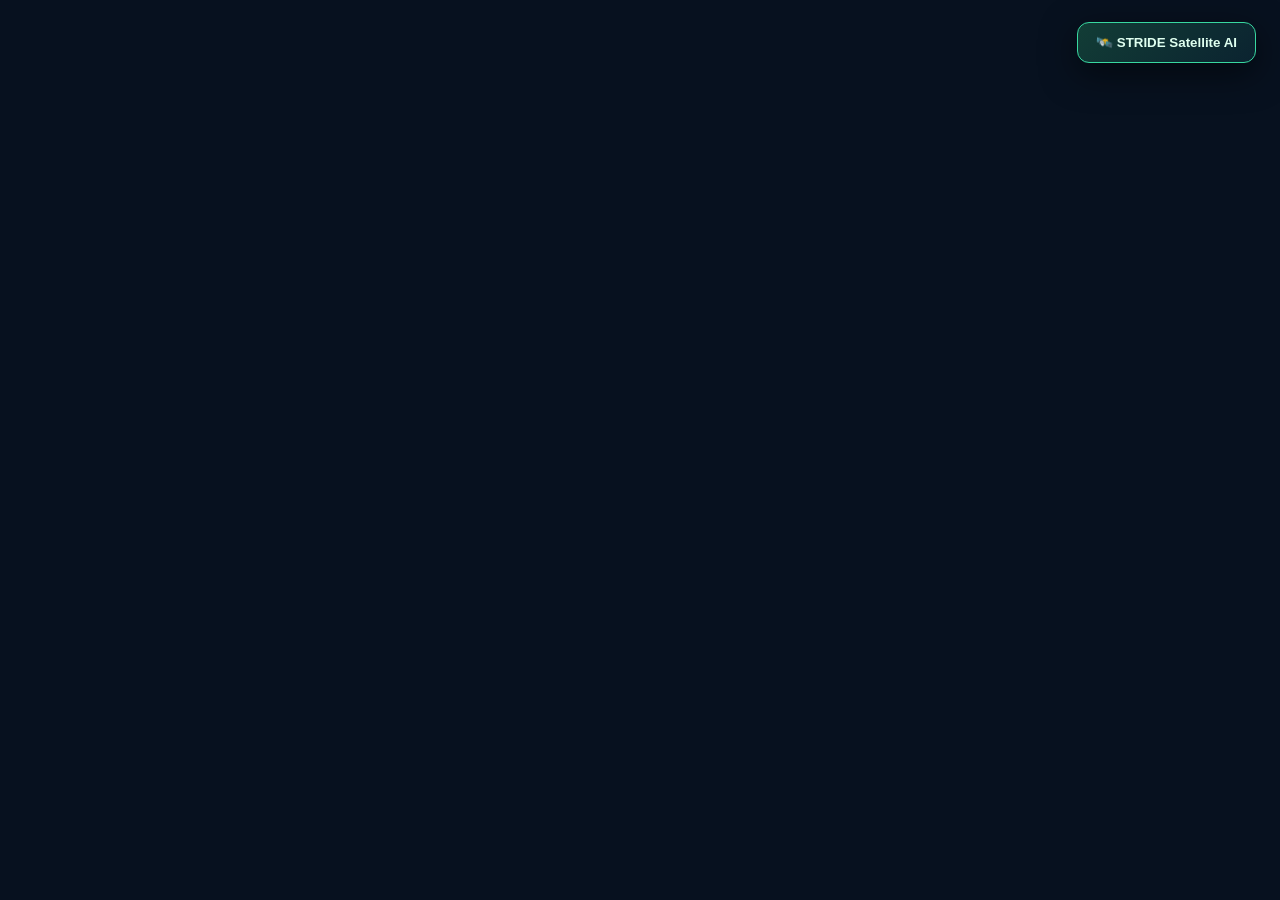
==== index.html @ 05640dfb "Strengthen cyclone analysis verification and intelligence results" ====
<!doctype html>
<html lang="en">
<head>
<meta charset="UTF-8"><meta name="viewport" content="width=device-width,initial-scale=1.0">
<title>STRIDE — Cyclone Intelligence & Early Warning</title>
<meta name="description" content="STRIDE — Satellite-based Tropical Risk & Intelligence for Cyclone Analysis and Early Warning">
<style>
*{box-sizing:border-box}html,body{margin:0;min-height:100%;font-family:Inter,system-ui,-apple-system,Segoe UI,Roboto,sans-serif;background:#020b16;color:#eaf4ff}body{overflow:auto}.studio{position:fixed;inset:0;width:100%;height:100%;border:0;background:#07111f}.launcher{position:fixed;right:24px;top:22px;z-index:45;border:1px solid #38d8a0;background:linear-gradient(135deg,#123d36,#0b2330);color:#dffff0;border-radius:12px;padding:12px 18px;font-weight:800;cursor:pointer;box-shadow:0 10px 35px #0008}.launcher:hover{transform:translateY(-1px)}
.satellite{position:fixed;inset:0;z-index:50;background:radial-gradient(circle at 75% 10%,#092541 0,#031326 44%,#020914 100%);overflow:auto;display:none}.satellite.show{display:block}.topbar{height:72px;border-bottom:1px solid #ffffff12;background:#061323ee;display:flex;align-items:center;justify-content:space-between;padding:0 24px;position:sticky;top:0;z-index:20;backdrop-filter:blur(14px)}.brand{display:flex;align-items:center;gap:12px}.logo{width:42px;height:42px;border-radius:50%;display:grid;place-items:center;background:radial-gradient(circle,#55b8ff,#2451cc 55%,#111a75);font-size:22px}.brand h1{font-size:19px;margin:0}.brand small{display:block;color:#89a5c2;margin-top:2px}.actions{display:flex;align-items:center;gap:12px}.online{color:#62f3b0;font-size:13px}.online:before{content:'';display:inline-block;width:8px;height:8px;border-radius:50%;background:#62f3b0;margin-right:8px}.back{border:1px solid #ffffff18;background:#0b1c30;color:#b8cce0;border-radius:10px;padding:9px 14px;cursor:pointer}
.layout{display:grid;grid-template-columns:250px 1fr;min-height:calc(100vh - 72px)}.side{border-right:1px solid #ffffff10;background:#03101f;padding:20px 12px;display:flex;flex-direction:column}.nav{display:grid;gap:6px}.nav button{width:100%;text-align:left;padding:12px 14px;border-radius:10px;color:#8db1d3;background:transparent;border:1px solid transparent;font:inherit;cursor:pointer}.nav button:hover{background:#0a2036;color:#dceeff}.nav button.active{background:linear-gradient(90deg,#123d87,#172b65);color:#52b8ff;border-color:#2469db55}.ready{margin-top:auto;border:1px solid #1c557c;border-radius:12px;padding:14px;color:#9bc0de;background:#071b2d}.ready b{color:#dceeff}
.content{padding:28px;max-width:1500px;width:100%;margin:auto}.page{display:none}.page.active{display:block}.heading{margin-bottom:20px}.heading h2{font-size:29px;margin:0 0 6px}.heading p{margin:0;color:#8fa8c1;line-height:1.5}.cards{display:grid;grid-template-columns:minmax(0,1.3fr) minmax(330px,.7fr);gap:20px}.card{background:linear-gradient(180deg,#071b30,#061527);border:1px solid #ffffff12;border-radius:16px;padding:21px;box-shadow:0 20px 55px #0005}.card h3{margin-top:0}.upload{height:150px;border:1.5px dashed #2c6693;border-radius:12px;display:grid;place-items:center;text-align:center;cursor:pointer;background:#06172a}.upload:hover{border-color:#4cbcff}.upload strong{display:block;font-size:16px}.upload span{color:#7795b1;font-size:13px}.upload input{display:none}.file{color:#63f2b0;font-size:13px;margin-top:9px}.preview-wrap{margin-top:14px;min-height:500px;border:1px solid #ffffff10;border-radius:14px;background:#010812;position:relative;display:grid;place-items:center;overflow:hidden}.preview{width:100%;height:500px;display:none;object-fit:contain}.preview-empty{color:#58718a;text-align:center;padding:40px}.badge{position:absolute;top:12px;left:12px;display:none;border-radius:8px;padding:7px 10px;font-size:12px;font-weight:700;background:#401427;color:#ff8092;border:1px solid #ff486b88;z-index:2}.alert{display:none;margin-top:14px;padding:15px;border:1px solid #ff4770aa;border-radius:12px;background:linear-gradient(90deg,#311325,#211022);color:#ffdce3}.alert b{display:block;color:#ff6f87;font-size:16px;margin-bottom:5px}.alert p{margin:0;color:#e8b7c1;line-height:1.5;font-size:13px}.run{width:100%;margin-top:16px;padding:14px;border:0;border-radius:10px;background:#5cf0ad;color:#04131d;font-weight:800;cursor:pointer}.run:disabled{background:#173452;color:#58718a;cursor:not-allowed}.pipeline{display:grid;gap:9px;margin-bottom:16px}.step{display:flex;justify-content:space-between;align-items:center;padding:13px 14px;background:#041326;border:1px solid #ffffff08;border-radius:10px}.step b{font-size:13px}.status{font-size:13px;color:#8da8c0}.complete{color:#63f1b0}.bad{color:#ff617c}.skip{color:#7c98b2}.json{background:#020b17;border:1px solid #ffffff0e;border-radius:12px;padding:15px;min-height:220px;max-height:340px;white-space:pre-wrap;overflow:auto;color:#b9d4eb;font:12px/1.6 ui-monospace,SFMono-Regular,Menlo,monospace}.tips,.info{margin-top:14px;padding:15px;border:1px solid #2167a6;border-radius:12px;background:#061c31;color:#9bc7e9;font-size:13px;line-height:1.7}.tips b,.info b{color:#d9efff}.tips div{margin-top:3px}.connection{margin-top:14px;padding:12px 14px;border-radius:10px;border:1px solid #1c557c;background:#06182a;color:#8fb4d2;font-size:12px}.connection strong{color:#63f1b0}
.intel{margin-top:18px}.intel-grid{display:grid;grid-template-columns:repeat(5,1fr);gap:10px}.intel-card{padding:14px;border:1px solid #ffffff10;border-radius:12px;background:#06172a;min-height:82px}.intel-card small{display:block;color:#7695b3;font-size:11px;text-transform:uppercase;letter-spacing:.04em}.intel-card strong{display:block;font-size:18px;margin-top:7px;color:#e8f6ff}.intel-card strong.pending{font-size:13px;color:#89a5c2;line-height:1.35}.verification{margin-top:12px;padding:13px 15px;border:1px solid #7c6a2b66;border-radius:12px;background:#201c0b;color:#e7d99b;font-size:12px;line-height:1.6}.verification.safe{border-color:#1c7a5b66;background:#06251d;color:#a7efd0}.verification.danger{border-color:#a9344f88;background:#30111a;color:#ffc8d3}.method{margin-top:12px;display:grid;grid-template-columns:repeat(3,1fr);gap:10px}.method .feature{padding:13px}.method .feature h3{font-size:13px}.method .feature p{margin:0}
.statgrid{display:grid;grid-template-columns:repeat(4,1fr);gap:12px;margin:18px 0}.stat{padding:16px;border:1px solid #ffffff10;border-radius:12px;background:#06172a}.stat small{display:block;color:#7695b3}.stat strong{display:block;font-size:21px;margin-top:6px}.featuregrid{display:grid;grid-template-columns:repeat(2,1fr);gap:15px}.feature{padding:18px;border:1px solid #ffffff10;border-radius:14px;background:#06172a}.feature h3{font-size:16px;margin:0 0 8px}.feature p,.feature li{color:#8faac2;font-size:13px;line-height:1.65}.table{width:100%;border-collapse:collapse;font-size:13px}.table th,.table td{text-align:left;padding:11px;border-bottom:1px solid #ffffff0d;color:#a9c1d6}.table th{color:#dceeff}.searchbox{display:flex;gap:8px}.searchbox input{flex:1;background:#06172a;border:1px solid #ffffff15;color:white;padding:12px;border-radius:10px}.searchbox button{border:0;border-radius:10px;padding:0 16px;background:#245dcc;color:white;font-weight:700}.bulletin{border-left:3px solid #52b8ff;padding:15px 17px;margin:12px 0;background:#06172a;border-radius:0 12px 12px 0}.bulletin b{display:block;margin-bottom:5px}.bulletin span{color:#7f9bb5;font-size:12px}.tag{display:inline-block;padding:4px 8px;border-radius:7px;background:#123d36;color:#63f1b0;font-size:11px;margin-left:7px}.close-panel{float:right;border:1px solid #ffffff15;background:#0b1c30;color:#9db7cd;border-radius:8px;padding:7px 11px;cursor:pointer}
@media(max-width:1100px){.cards{grid-template-columns:1fr}.intel-grid{grid-template-columns:repeat(3,1fr)}}@media(max-width:700px){.content{padding:16px}.topbar{padding:0 14px}.launcher{right:12px;top:12px}.online{display:none}.layout{grid-template-columns:1fr}.side{display:none}.featuregrid{grid-template-columns:1fr}.statgrid{grid-template-columns:1fr 1fr}.intel-grid{grid-template-columns:1fr 1fr}.method{grid-template-columns:1fr}.preview-wrap,.preview{min-height:350px;height:350px}}
</style></head>
<body>
<iframe id="prediction" class="studio" src="https://ai-cyclone-prediction-intelligencesystem.ai.studio/" title="STRIDE Prediction Dashboard" allow="camera;microphone;geolocation"></iframe>
<button id="launcher" class="launcher">🛰️ STRIDE Satellite AI</button>
<section id="satellite" class="satellite">
<header class="topbar"><div class="brand"><div class="logo">🌀</div><div><h1>STRIDE</h1><small>Satellite-based Tropical Risk & Intelligence</small></div></div><div class="actions"><span class="online">System Online</span><button id="back" class="back">← Back to Prediction</button></div></header>
<div class="layout"><aside class="side"><nav class="nav">
<button data-page="analysis" class="active">◉ &nbsp; Analysis</button><button data-page="tracker">◈ &nbsp; SCORPIO GIS</button><button data-page="warnings">⚠ &nbsp; Warnings & Signals</button><button data-page="archive">⌕ &nbsp; Archive</button><button data-page="bulletins">▤ &nbsp; Bulletins</button><button data-page="about">ⓘ &nbsp; About STRIDE</button>
</nav><div class="ready"><b>🛡 Disaster Ready</b><br><small>AI for a Safer Tomorrow</small></div></aside>
<main class="content">
<section id="analysis" class="page active"><div class="heading"><h2>🛰️ Cyclone Intelligence & Early Warning</h2><p>Validate the imagery first. Only verified satellite input should reach cyclone inference, and uncertain results are withheld instead of being labelled as a cyclone.</p></div><div class="cards"><section class="card"><label class="upload" id="drop"><div>⇧<br><strong>Upload Satellite Image</strong><span>Drag & drop or click • JPG, PNG, WEBP, TIFF • Up to 15 MB</span></div><input id="file" type="file" accept="image/jpeg,image/png,image/webp,image/tiff"></label><div id="fileName" class="file">No image selected</div><div class="preview-wrap"><span id="empty" class="preview-empty">Satellite image preview appears here<br><small>Large analysis workspace for cloud structure and cyclone imagery</small></span><span id="badge" class="badge">⚠ Input rejected</span><img id="preview" class="preview" alt="Uploaded satellite image"></div><div id="alert" class="alert"><b>⚠ Cyclone result withheld</b><p id="alertText">The image could not be verified as genuine satellite imagery.</p></div><button id="run" class="run" disabled>🛰 Run STRIDE Satellite AI Analysis</button><div class="connection"><strong>● Connected:</strong> STRIDE Satellite AI → Render ML API → /api/ml/analyze-image</div></section>
<section class="card"><h3>〽 Analysis Pipeline</h3><p style="color:#7f9ab5;font-size:13px">A fail-closed pipeline prevents an unverified camera or personal image from being reported as a cyclone.</p><div class="pipeline"><div class="step"><b>1. SATELLITE INPUT GATE</b><span id="s1" class="status">Waiting</span></div><div class="step"><b>2. PREPROCESSING</b><span id="s2" class="status">Waiting</span></div><div class="step"><b>3. ML INFERENCE</b><span id="s3" class="status">Waiting</span></div><div class="step"><b>4. VERIFIED INTELLIGENCE</b><span id="s4" class="status">Waiting</span></div></div><h3>ⓘ Model Output</h3><pre id="result" class="json">Select a genuine satellite image to begin.</pre><div class="tips"><b>💡 Recommended input</b><div>✓ Genuine IR / VIS / WV satellite imagery</div><div>✓ INSAT, NOAA or other recognised satellite datasets</div><div>✓ Do not use selfies, personal photos, documents or normal camera images</div></div></section></div>
<div class="intel"><div class="heading" style="margin-top:24px"><h2 style="font-size:21px">📊 Cyclone Intelligence</h2><p>Values are shown only when the model/data source provides them. No value is invented from a single image.</p></div><div class="intel-grid"><div class="intel-card"><small>Maximum Wind</small><strong id="windValue" class="pending">Awaiting verified result</strong></div><div class="intel-card"><small>Movement Speed</small><strong id="speedValue" class="pending">Needs time-series track</strong></div><div class="intel-card"><small>Central Pressure</small><strong id="pressureValue" class="pending">Awaiting verified result</strong></div><div class="intel-card"><small>Risk Level</small><strong id="riskValue" class="pending">Not assessed</strong></div><div class="intel-card"><small>Analysis Time</small><strong id="timeValue" class="pending">Not available</strong></div></div><div id="verification" class="verification">🔒 <b>Strict verification:</b> a cyclone label is displayed only when the backend explicitly verifies the input as satellite imagery. A single image cannot reliably determine storm movement speed; that requires at least two time-stamped, geolocated observations.</div><div class="method"><div class="feature"><h3>🌪️ How cyclone detection works</h3><p>Satellite channels reveal organised cloud structure, rotation, temperature and storm morphology. A trained model classifies these patterns against verified cyclone and non-cyclone examples.</p></div><div class="feature"><h3>🧭 How speed is calculated</h3><p>Track the storm centre across two or more time-stamped observations, calculate the geographic distance travelled, then divide by elapsed time.</p></div><div class="feature"><h3>📈 How intensity & pressure are estimated</h3><p>Intensity and pressure must come from a trained regression/estimation model calibrated with observed wind and central-pressure records, not from arbitrary UI values.</p></div></div></div>
</section>
<section id="tracker" class="page"><div class="heading"><button class="close-panel" data-page="analysis">← Analysis</button><h2>◈ SCORPIO GIS</h2><p>Situational awareness layer for tracking cyclone position, movement and regional risk.</p></div><div class="statgrid"><div class="stat"><small>Tracking Mode</small><strong>Live GIS</strong></div><div class="stat"><small>Focus</small><strong>Storm Centre</strong></div><div class="stat"><small>Data Layers</small><strong>Multi-source</strong></div><div class="stat"><small>Decision Use</small><strong>Early Warning</strong></div></div><div class="featuregrid"><div class="feature"><h3>🗺️ Spatial Intelligence</h3><p>Combine storm position, movement, affected regions and risk zones in a single operational view.</p></div><div class="feature"><h3>🧭 Track Interpretation</h3><p>Use historical and current observations to understand direction, speed and potential land-impact areas.</p></div><div class="feature"><h3>🌊 Coastal Risk</h3><p>Highlight coastal districts and vulnerable zones that require closer monitoring during cyclone development.</p></div><div class="feature"><h3>📡 Data Fusion</h3><p>Designed to combine satellite observations with meteorological and historical cyclone information.</p></div></div><div class="info"><b>Judge-ready explanation:</b> SCORPIO GIS is the situational-awareness layer. The ML engine analyses imagery; GIS turns the result into a geographic decision-support view.</div></section>
<section id="warnings" class="page"><div class="heading"><h2>⚠ Warnings & Signals</h2><p>Decision-oriented warning information derived from verified cyclone intelligence outputs.</p></div><div class="featuregrid"><div class="feature"><h3>🟢 Watch</h3><p>System under observation. Continue monitoring satellite observations and model updates.</p></div><div class="feature"><h3>🟡 Advisory</h3><p>Meaningful cyclone indicators detected. Authorities and users should increase monitoring frequency.</p></div><div class="feature"><h3>🟠 High Risk</h3><p>Strong indicators or intensification require focused preparedness and rapid verification.</p></div><div class="feature"><h3>🔴 Critical</h3><p>Potential severe impact scenario. Follow verified official warnings and emergency instructions.</p></div></div><div class="info"><b>Important:</b> STRIDE is a decision-support prototype. It should complement—not replace—official warnings issued by authorised meteorological and disaster-management agencies.</div></section>
<section id="archive" class="page"><div class="heading"><h2>⌕ Cyclone Archive</h2><p>Search and organise historical cyclone cases for comparison and model evaluation.</p></div><div class="searchbox"><input id="archiveSearch" placeholder="Search cyclone, year, region or classification"><button id="archiveBtn">Search</button></div><div class="card" style="margin-top:16px"><table class="table"><thead><tr><th>Information</th><th>Purpose</th><th>Use in STRIDE</th></tr></thead><tbody><tr><td>Historical storm cases</td><td>Pattern comparison</td><td>Training / evaluation context</td></tr><tr><td>Satellite observations</td><td>Storm evolution</td><td>Image analysis</td></tr><tr><td>Intensity records</td><td>Strength comparison</td><td>Prediction validation</td></tr><tr><td>Track records</td><td>Movement analysis</td><td>GIS decision support</td></tr></tbody></table><div id="archiveMsg" class="info">Archive search is ready. Connect your verified historical dataset here for production use.</div></div></section>
<section id="bulletins" class="page"><div class="heading"><h2>▤ STRIDE Bulletins</h2><p>Short operational summaries for judges, analysts and disaster-response workflows.</p></div><div class="bulletin"><b>Satellite Intelligence Update <span class="tag">AI ANALYSIS</span></b><span>STRIDE processes satellite imagery through validation, preprocessing and ML inference before producing a structured result.</span></div><div class="bulletin"><b>Early-Warning Principle <span class="tag">SAFETY</span></b><span>Earlier detection and clearer interpretation can help decision-makers verify developing cyclone conditions sooner.</span></div><div class="bulletin"><b>Multi-source Vision <span class="tag">DATA FUSION</span></b><span>The architecture is designed to combine satellite imagery with historical, meteorological and geospatial information.</span></div><div class="bulletin"><b>Verification First <span class="tag">IMPORTANT</span></b><span>AI predictions must be cross-checked against authoritative observations before operational decisions are made.</span></div></section>
<section id="about" class="page"><div class="heading"><h2>ⓘ About STRIDE</h2><p>Satellite-based Tropical Risk & Intelligence for cyclone identification, classification and prediction.</p></div><div class="statgrid"><div class="stat"><small>Core Technology</small><strong>AI / ML</strong></div><div class="stat"><small>Primary Input</small><strong>Satellite Data</strong></div><div class="stat"><small>Output</small><strong>Risk Intelligence</strong></div><div class="stat"><small>Goal</small><strong>Early Warning</strong></div></div><div class="featuregrid"><div class="feature"><h3>🎯 Problem</h3><p>Tropical cyclones evolve rapidly and require continuous observation. Manual interpretation of large volumes of satellite data can be time-consuming.</p></div><div class="feature"><h3>🧠 STRIDE Approach</h3><p>Validate imagery, extract meaningful patterns using ML, classify cyclone behaviour and present the result through an understandable intelligence dashboard.</p></div><div class="feature"><h3>🔗 Architecture</h3><p>Satellite input → validation → preprocessing → AI/ML inference → classification/intensity → GIS and warning-oriented decision support.</p></div><div class="feature"><h3>🚀 Future Scope</h3><p>Verified live satellite feeds, stronger trained models, uncertainty estimation, track forecasting, automated alerts and integration with official meteorological data.</p></div></div><div class="info"><b>Project positioning:</b> STRIDE is not intended to replace established cyclone warning agencies. Its purpose is to provide an AI-assisted intelligence layer that helps analyse multi-source data and present it clearly.</div></section>
</main></div></section>
<script>
const API=(window.CYCLONE_API_BASE||'https://ai-cyclone-prediction-api.onrender.com').replace(/\/$/,''),prediction=document.getElementById('prediction'),satellite=document.getElementById('satellite'),launcher=document.getElementById('launcher'),back=document.getElementById('back'),file=document.getElementById('file'),drop=document.getElementById('drop'),preview=document.getElementById('preview'),empty=document.getElementById('empty'),run=document.getElementById('run'),result=document.getElementById('result'),alertBox=document.getElementById('alert'),alertText=document.getElementById('alertText'),badge=document.getElementById('badge'),fileName=document.getElementById('fileName'),steps=[document.getElementById('s1'),document.getElementById('s2'),document.getElementById('s3'),document.getElementById('s4')];let selected=null;
function step(i,t,c='status'){steps[i].textContent=t;steps[i].className='status '+c}
function openSatellite(){satellite.classList.add('show');launcher.style.display='none';prediction.style.visibility='hidden';document.body.style.overflow='hidden';history.replaceState(null,'','#analysis');showPage('analysis')}
function closeSatellite(){satellite.classList.remove('show');launcher.style.display='block';prediction.style.visibility='visible';document.body.style.overflow='auto';history.replaceState(null,'',location.pathname+location.search)}
function reset(){steps.forEach(x=>{x.textContent='Waiting';x.className='status'});alertBox.style.display='none';badge.style.display='none';setIntel(null)}
function showPage(id){document.querySelectorAll('.page').forEach(p=>p.classList.toggle('active',p.id===id));document.querySelectorAll('.nav button').forEach(b=>b.classList.toggle('active',b.dataset.page===id));if(id!=='analysis')history.replaceState(null,'','#'+id)}
function setText(id,value,pending=false){const el=document.getElementById(id);el.textContent=value;el.classList.toggle('pending',pending)}
function setIntel(data){if(!data){setText('windValue','Awaiting verified result',true);setText('speedValue','Needs time-series track',true);setText('pressureValue','Awaiting verified result',true);setText('riskValue','Not assessed',true);setText('timeValue','Not available',true);document.getElementById('verification').className='verification';document.getElementById('verification').innerHTML='🔒 <b>Strict verification:</b> a cyclone label is displayed only when the backend explicitly verifies the input as satellite imagery. A single image cannot reliably determine storm movement speed; that requires at least two time-stamped, geolocated observations.';return}
const stage2=data.stage2||{},stage3=data.stage3||{},intel=data.intelligence||data.result||data.prediction||{};const pick=(...v)=>v.find(x=>x!==undefined&&x!==null&&x!=='');const wind=pick(intel.maximum_wind_kmh,intel.max_wind_kmh,intel.wind_speed_kmh,stage3.maximum_wind_kmh,data.maximum_wind_kmh,data.max_wind_kmh,data.intensity);const speed=pick(intel.movement_speed_kmh,intel.translation_speed_kmh,data.movement_speed_kmh,data.translation_speed_kmh);const pressure=pick(intel.central_pressure_hpa,intel.pressure_hpa,data.central_pressure_hpa,data.estimated_pressure_hpa);const risk=pick(intel.risk_level,data.risk_level,data.risk);const time=pick(intel.analysis_time,data.analysis_time,data.timestamp,data.observation_time);setText('windValue',wind!=null?(Number(wind)?Number(wind)+' km/h':wind):'Not provided',wind==null);setText('speedValue',speed!=null?(Number(speed)?Number(speed)+' km/h':speed):'Needs time-series track',speed==null);setText('pressureValue',pressure!=null?(Number(pressure)?Number(pressure)+' hPa':pressure):'Not provided',pressure==null);setText('riskValue',risk||'Not assessed',!risk);setText('timeValue',time?new Date(time).toLocaleString():'Not available',!time)}
function hasExplicitSatelliteVerification(data){return data&&((data.satellite_verified===true)||(data.input_validation&&data.input_validation.is_satellite===true)||(data.validation&&data.validation.is_satellite===true)||(data.stage1&&data.stage1.is_satellite===true)||(data.stage1&&data.stage1.input_type==='satellite'))}
function isCyclone(data){return data&&((data.cyclone_detected===true)||(data.stage2&&data.stage2.cyclone_detected===true)||(data.prediction&&data.prediction.cyclone_detected===true))}
function rejectUnverified(data,message){step(0,'Rejected','bad');step(1,'Skipped','skip');step(2,'Skipped','skip');step(3,'Withheld','bad');badge.style.display='block';alertBox.style.display='block';alertText.textContent=message;result.textContent=JSON.stringify({model_status:'INPUT_REJECTED',reason:'SATELLITE_VERIFICATION_REQUIRED',message,backend_response:data},null,2);setIntel(null);document.getElementById('verification').className='verification danger';document.getElementById('verification').innerHTML='⛔ <b>Result withheld:</b> the API returned an inference, but it did not explicitly prove that the uploaded file is satellite imagery. STRIDE will not label a personal photo, document or ordinary camera image as a cyclone.'}
document.querySelectorAll('[data-page]').forEach(b=>b.onclick=()=>showPage(b.dataset.page));launcher.onclick=openSatellite;back.onclick=closeSatellite;drop.onclick=()=>file.click();file.onchange=()=>{selected=file.files[0]||null;reset();if(!selected){fileName.textContent='No image selected';preview.style.display='none';empty.style.display='block';run.disabled=true;return}fileName.textContent=selected.name+' • '+(selected.size/1024/1024).toFixed(2)+' MB';preview.src=URL.createObjectURL(selected);preview.style.display='block';empty.style.display='none';run.disabled=false;result.textContent='Ready. The backend must verify the input as satellite imagery before cyclone inference is accepted.'};
run.onclick=async()=>{if(!selected)return;run.disabled=true;step(0,'Running','complete');step(1,'Waiting');step(2,'Waiting');step(3,'Waiting');const form=new FormData();form.append('file',selected,selected.name);form.append('strict_mode','true');try{const r=await fetch(API+'/api/ml/analyze-image',{method:'POST',body:form});const text=await r.text();let data;try{data=JSON.parse(text)}catch{data={raw:text}}if(!r.ok)throw new Error(data.detail||'API HTTP '+r.status);if(data.model_status==='INPUT_REJECTED'){badge.style.display='block';alertBox.style.display='block';alertText.textContent=data.message||'A non-satellite image was detected. Cyclone inference was blocked.';result.textContent=JSON.stringify(data,null,2);step(0,'Rejected','bad');step(1,'Skipped','skip');step(2,'Skipped','skip');step(3,'Input Rejected','bad');setIntel(null);return}if(!hasExplicitSatelliteVerification(data)){rejectUnverified(data,'Satellite verification was not returned by the ML service. Cyclone inference is withheld for safety.');return}step(0,'Verified','complete');step(1,'Complete','complete');step(2,isCyclone(data)?'Complete':'No cyclone','complete');step(3,isCyclone(data)?'Verified result':'No cyclone detected',isCyclone(data)?'complete':'skip');result.textContent=JSON.stringify(data,null,2);setIntel(data);document.getElementById('verification').className='verification safe';document.getElementById('verification').innerHTML='✅ <b>Input verified:</b> the backend explicitly identified the uploaded file as satellite imagery. Cyclone classification is shown only after this gate. Speed is shown only when time-series track data is supplied.'}catch(e){step(0,'Complete','complete');step(1,'Failed','bad');step(2,'Failed','bad');step(3,'Failed','bad');setIntel(null);result.textContent='STRIDE Satellite AI request failed.\n\n'+e.message+'\n\nAPI: '+API+'/api/ml/analyze-image'}finally{run.disabled=false}};
document.getElementById('archiveBtn').onclick=()=>{document.getElementById('archiveMsg').textContent='Search requested: '+(document.getElementById('archiveSearch').value||'all records')+'. Connect the verified historical cyclone dataset to return live archive records.'};
if(location.hash&&location.hash!=='#analysis'&&document.getElementById(location.hash.slice(1)))openSatellite();else if(location.hash==='#analysis')openSatellite();
</script></body></html>
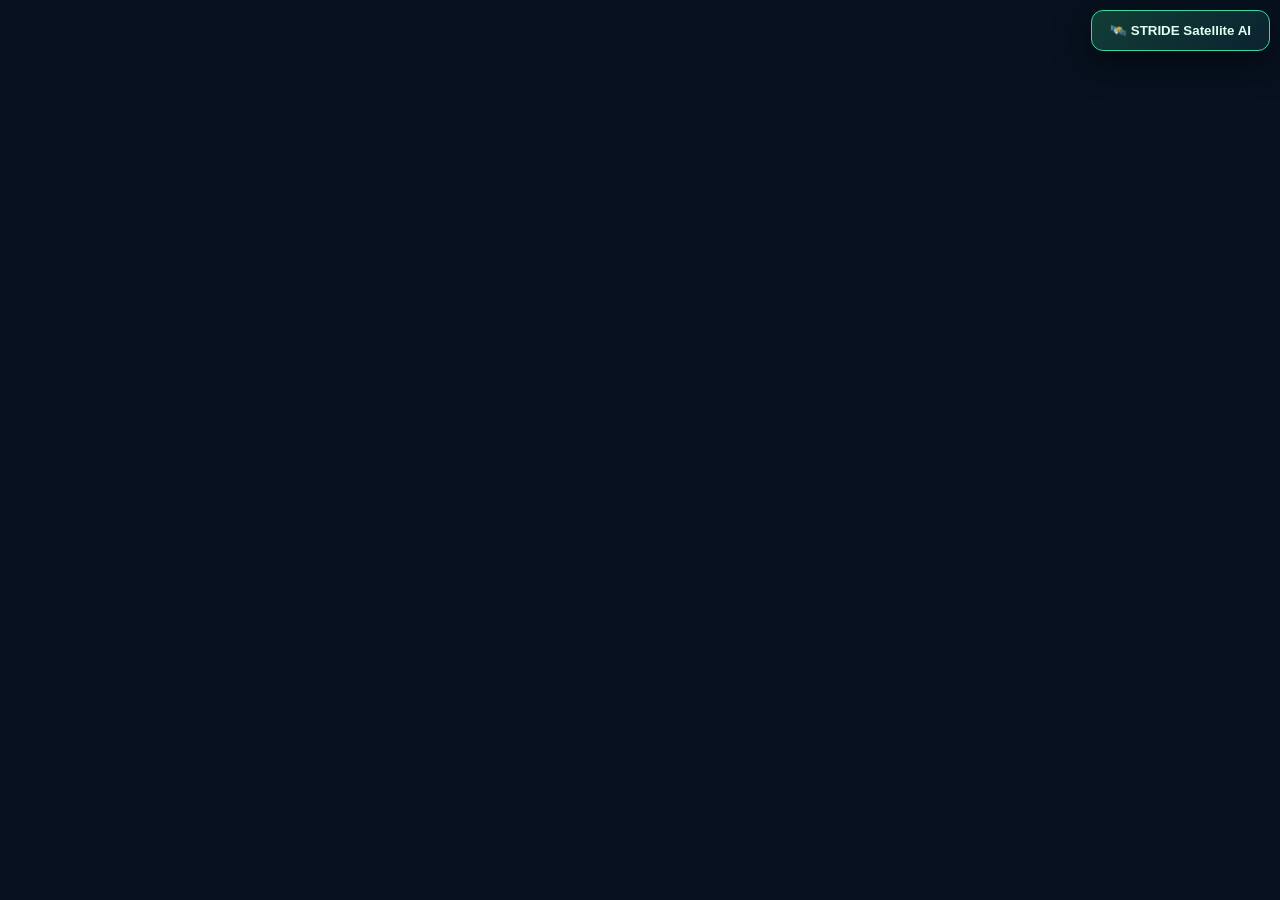
==== commit fe2dd792: "Attach STRIDE satellite analysis modes" ====
--- a/index.html
+++ b/index.html
@@ -49,4 +49,6 @@
 run.onclick=async()=>{if(!selected)return;run.disabled=true;step(0,'Running','complete');step(1,'Waiting');step(2,'Waiting');step(3,'Waiting');const form=new FormData();form.append('file',selected,selected.name);form.append('strict_mode','true');try{const r=await fetch(API+'/api/ml/analyze-image',{method:'POST',body:form});const text=await r.text();let data;try{data=JSON.parse(text)}catch{data={raw:text}}if(!r.ok)throw new Error(data.detail||'API HTTP '+r.status);if(data.model_status==='INPUT_REJECTED'){badge.style.display='block';alertBox.style.display='block';alertText.textContent=data.message||'A non-satellite image was detected. Cyclone inference was blocked.';result.textContent=JSON.stringify(data,null,2);step(0,'Rejected','bad');step(1,'Skipped','skip');step(2,'Skipped','skip');step(3,'Input Rejected','bad');setIntel(null);return}if(!hasExplicitSatelliteVerification(data)){rejectUnverified(data,'Satellite verification was not returned by the ML service. Cyclone inference is withheld for safety.');return}step(0,'Verified','complete');step(1,'Complete','complete');step(2,isCyclone(data)?'Complete':'No cyclone','complete');step(3,isCyclone(data)?'Verified result':'No cyclone detected',isCyclone(data)?'complete':'skip');result.textContent=JSON.stringify(data,null,2);setIntel(data);document.getElementById('verification').className='verification safe';document.getElementById('verification').innerHTML='✅ <b>Input verified:</b> the backend explicitly identified the uploaded file as satellite imagery. Cyclone classification is shown only after this gate. Speed is shown only when time-series track data is supplied.'}catch(e){step(0,'Complete','complete');step(1,'Failed','bad');step(2,'Failed','bad');step(3,'Failed','bad');setIntel(null);result.textContent='STRIDE Satellite AI request failed.\n\n'+e.message+'\n\nAPI: '+API+'/api/ml/analyze-image'}finally{run.disabled=false}};
 document.getElementById('archiveBtn').onclick=()=>{document.getElementById('archiveMsg').textContent='Search requested: '+(document.getElementById('archiveSearch').value||'all records')+'. Connect the verified historical cyclone dataset to return live archive records.'};
 if(location.hash&&location.hash!=='#analysis'&&document.getElementById(location.hash.slice(1)))openSatellite();else if(location.hash==='#analysis')openSatellite();
-</script></body></html>+</script><script src="./assets/three-stage-ui.js"></script>
+<script src="./assets/zoom-earth-map.js"></script><script src="./assets/stride-satellite-modes.js"></script>
+</body></html>
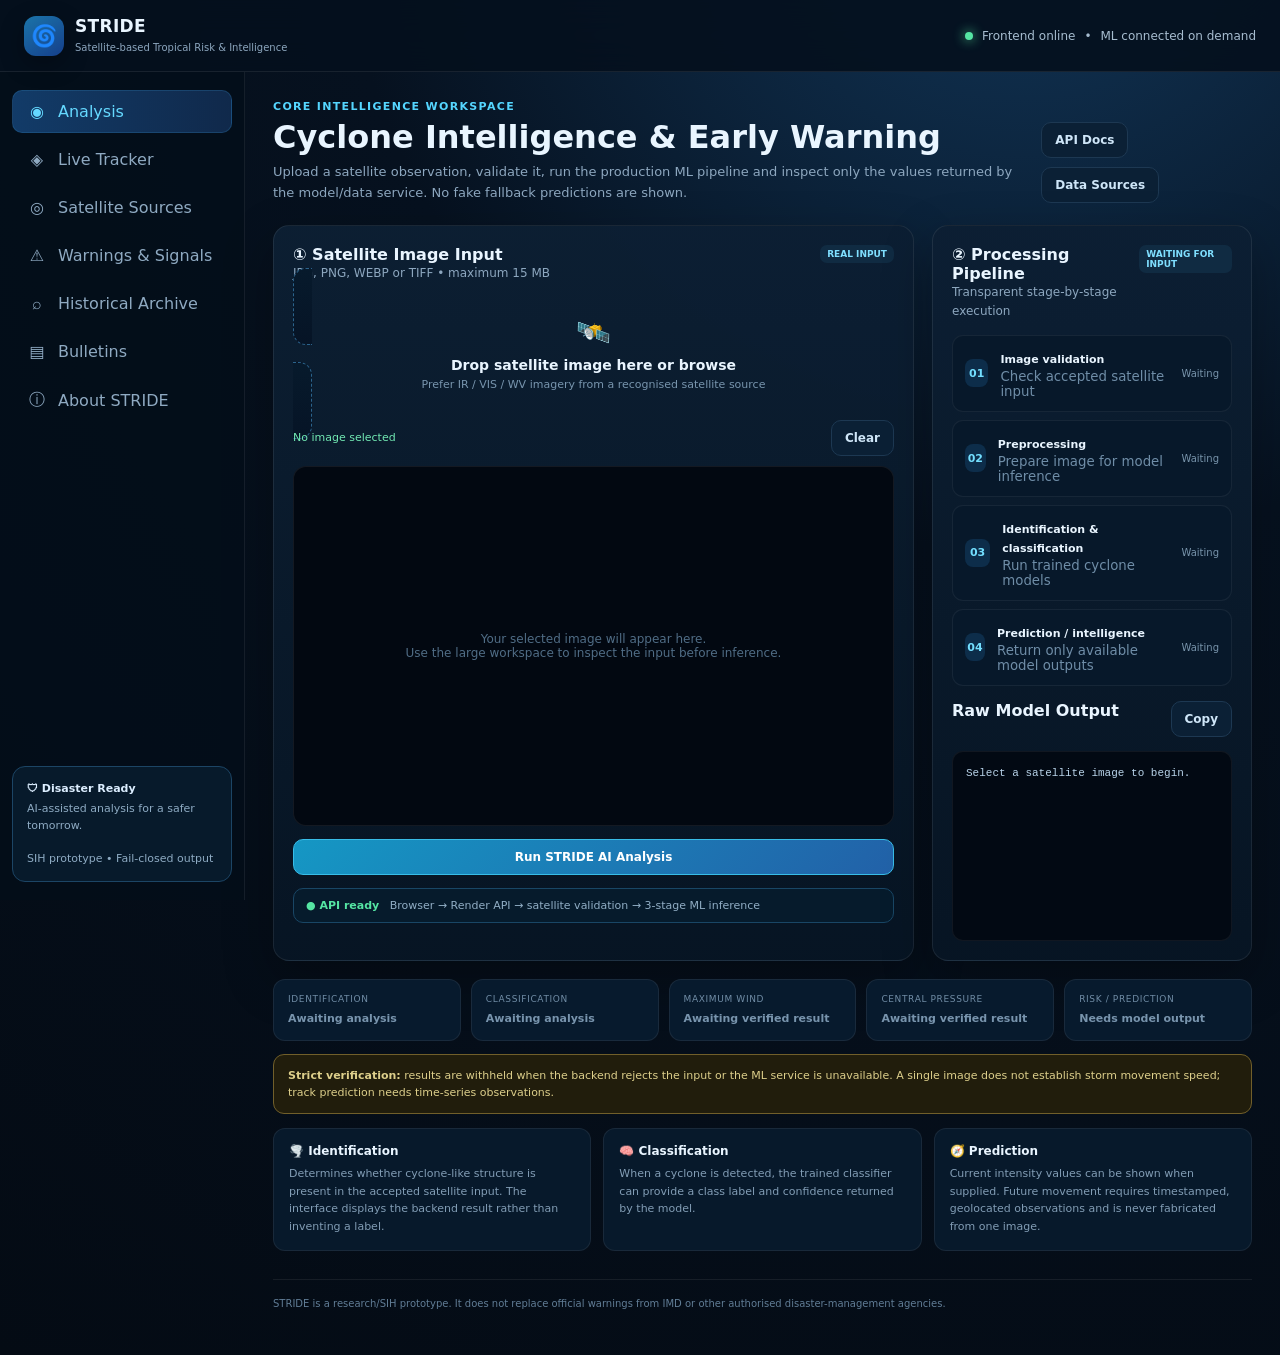
==== commit ff56252d: "Restructure STRIDE frontend into clean SIH prototype" ====
--- a/index.html
+++ b/index.html
@@ -1,54 +1,117 @@
 <!doctype html>
 <html lang="en">
 <head>
-<meta charset="UTF-8"><meta name="viewport" content="width=device-width,initial-scale=1.0">
-<title>STRIDE — Cyclone Intelligence & Early Warning</title>
-<meta name="description" content="STRIDE — Satellite-based Tropical Risk & Intelligence for Cyclone Analysis and Early Warning">
-<style>
-*{box-sizing:border-box}html,body{margin:0;min-height:100%;font-family:Inter,system-ui,-apple-system,Segoe UI,Roboto,sans-serif;background:#020b16;color:#eaf4ff}body{overflow:auto}.studio{position:fixed;inset:0;width:100%;height:100%;border:0;background:#07111f}.launcher{position:fixed;right:24px;top:22px;z-index:45;border:1px solid #38d8a0;background:linear-gradient(135deg,#123d36,#0b2330);color:#dffff0;border-radius:12px;padding:12px 18px;font-weight:800;cursor:pointer;box-shadow:0 10px 35px #0008}.launcher:hover{transform:translateY(-1px)}
-.satellite{position:fixed;inset:0;z-index:50;background:radial-gradient(circle at 75% 10%,#092541 0,#031326 44%,#020914 100%);overflow:auto;display:none}.satellite.show{display:block}.topbar{height:72px;border-bottom:1px solid #ffffff12;background:#061323ee;display:flex;align-items:center;justify-content:space-between;padding:0 24px;position:sticky;top:0;z-index:20;backdrop-filter:blur(14px)}.brand{display:flex;align-items:center;gap:12px}.logo{width:42px;height:42px;border-radius:50%;display:grid;place-items:center;background:radial-gradient(circle,#55b8ff,#2451cc 55%,#111a75);font-size:22px}.brand h1{font-size:19px;margin:0}.brand small{display:block;color:#89a5c2;margin-top:2px}.actions{display:flex;align-items:center;gap:12px}.online{color:#62f3b0;font-size:13px}.online:before{content:'';display:inline-block;width:8px;height:8px;border-radius:50%;background:#62f3b0;margin-right:8px}.back{border:1px solid #ffffff18;background:#0b1c30;color:#b8cce0;border-radius:10px;padding:9px 14px;cursor:pointer}
-.layout{display:grid;grid-template-columns:250px 1fr;min-height:calc(100vh - 72px)}.side{border-right:1px solid #ffffff10;background:#03101f;padding:20px 12px;display:flex;flex-direction:column}.nav{display:grid;gap:6px}.nav button{width:100%;text-align:left;padding:12px 14px;border-radius:10px;color:#8db1d3;background:transparent;border:1px solid transparent;font:inherit;cursor:pointer}.nav button:hover{background:#0a2036;color:#dceeff}.nav button.active{background:linear-gradient(90deg,#123d87,#172b65);color:#52b8ff;border-color:#2469db55}.ready{margin-top:auto;border:1px solid #1c557c;border-radius:12px;padding:14px;color:#9bc0de;background:#071b2d}.ready b{color:#dceeff}
-.content{padding:28px;max-width:1500px;width:100%;margin:auto}.page{display:none}.page.active{display:block}.heading{margin-bottom:20px}.heading h2{font-size:29px;margin:0 0 6px}.heading p{margin:0;color:#8fa8c1;line-height:1.5}.cards{display:grid;grid-template-columns:minmax(0,1.3fr) minmax(330px,.7fr);gap:20px}.card{background:linear-gradient(180deg,#071b30,#061527);border:1px solid #ffffff12;border-radius:16px;padding:21px;box-shadow:0 20px 55px #0005}.card h3{margin-top:0}.upload{height:150px;border:1.5px dashed #2c6693;border-radius:12px;display:grid;place-items:center;text-align:center;cursor:pointer;background:#06172a}.upload:hover{border-color:#4cbcff}.upload strong{display:block;font-size:16px}.upload span{color:#7795b1;font-size:13px}.upload input{display:none}.file{color:#63f2b0;font-size:13px;margin-top:9px}.preview-wrap{margin-top:14px;min-height:500px;border:1px solid #ffffff10;border-radius:14px;background:#010812;position:relative;display:grid;place-items:center;overflow:hidden}.preview{width:100%;height:500px;display:none;object-fit:contain}.preview-empty{color:#58718a;text-align:center;padding:40px}.badge{position:absolute;top:12px;left:12px;display:none;border-radius:8px;padding:7px 10px;font-size:12px;font-weight:700;background:#401427;color:#ff8092;border:1px solid #ff486b88;z-index:2}.alert{display:none;margin-top:14px;padding:15px;border:1px solid #ff4770aa;border-radius:12px;background:linear-gradient(90deg,#311325,#211022);color:#ffdce3}.alert b{display:block;color:#ff6f87;font-size:16px;margin-bottom:5px}.alert p{margin:0;color:#e8b7c1;line-height:1.5;font-size:13px}.run{width:100%;margin-top:16px;padding:14px;border:0;border-radius:10px;background:#5cf0ad;color:#04131d;font-weight:800;cursor:pointer}.run:disabled{background:#173452;color:#58718a;cursor:not-allowed}.pipeline{display:grid;gap:9px;margin-bottom:16px}.step{display:flex;justify-content:space-between;align-items:center;padding:13px 14px;background:#041326;border:1px solid #ffffff08;border-radius:10px}.step b{font-size:13px}.status{font-size:13px;color:#8da8c0}.complete{color:#63f1b0}.bad{color:#ff617c}.skip{color:#7c98b2}.json{background:#020b17;border:1px solid #ffffff0e;border-radius:12px;padding:15px;min-height:220px;max-height:340px;white-space:pre-wrap;overflow:auto;color:#b9d4eb;font:12px/1.6 ui-monospace,SFMono-Regular,Menlo,monospace}.tips,.info{margin-top:14px;padding:15px;border:1px solid #2167a6;border-radius:12px;background:#061c31;color:#9bc7e9;font-size:13px;line-height:1.7}.tips b,.info b{color:#d9efff}.tips div{margin-top:3px}.connection{margin-top:14px;padding:12px 14px;border-radius:10px;border:1px solid #1c557c;background:#06182a;color:#8fb4d2;font-size:12px}.connection strong{color:#63f1b0}
-.intel{margin-top:18px}.intel-grid{display:grid;grid-template-columns:repeat(5,1fr);gap:10px}.intel-card{padding:14px;border:1px solid #ffffff10;border-radius:12px;background:#06172a;min-height:82px}.intel-card small{display:block;color:#7695b3;font-size:11px;text-transform:uppercase;letter-spacing:.04em}.intel-card strong{display:block;font-size:18px;margin-top:7px;color:#e8f6ff}.intel-card strong.pending{font-size:13px;color:#89a5c2;line-height:1.35}.verification{margin-top:12px;padding:13px 15px;border:1px solid #7c6a2b66;border-radius:12px;background:#201c0b;color:#e7d99b;font-size:12px;line-height:1.6}.verification.safe{border-color:#1c7a5b66;background:#06251d;color:#a7efd0}.verification.danger{border-color:#a9344f88;background:#30111a;color:#ffc8d3}.method{margin-top:12px;display:grid;grid-template-columns:repeat(3,1fr);gap:10px}.method .feature{padding:13px}.method .feature h3{font-size:13px}.method .feature p{margin:0}
-.statgrid{display:grid;grid-template-columns:repeat(4,1fr);gap:12px;margin:18px 0}.stat{padding:16px;border:1px solid #ffffff10;border-radius:12px;background:#06172a}.stat small{display:block;color:#7695b3}.stat strong{display:block;font-size:21px;margin-top:6px}.featuregrid{display:grid;grid-template-columns:repeat(2,1fr);gap:15px}.feature{padding:18px;border:1px solid #ffffff10;border-radius:14px;background:#06172a}.feature h3{font-size:16px;margin:0 0 8px}.feature p,.feature li{color:#8faac2;font-size:13px;line-height:1.65}.table{width:100%;border-collapse:collapse;font-size:13px}.table th,.table td{text-align:left;padding:11px;border-bottom:1px solid #ffffff0d;color:#a9c1d6}.table th{color:#dceeff}.searchbox{display:flex;gap:8px}.searchbox input{flex:1;background:#06172a;border:1px solid #ffffff15;color:white;padding:12px;border-radius:10px}.searchbox button{border:0;border-radius:10px;padding:0 16px;background:#245dcc;color:white;font-weight:700}.bulletin{border-left:3px solid #52b8ff;padding:15px 17px;margin:12px 0;background:#06172a;border-radius:0 12px 12px 0}.bulletin b{display:block;margin-bottom:5px}.bulletin span{color:#7f9bb5;font-size:12px}.tag{display:inline-block;padding:4px 8px;border-radius:7px;background:#123d36;color:#63f1b0;font-size:11px;margin-left:7px}.close-panel{float:right;border:1px solid #ffffff15;background:#0b1c30;color:#9db7cd;border-radius:8px;padding:7px 11px;cursor:pointer}
-@media(max-width:1100px){.cards{grid-template-columns:1fr}.intel-grid{grid-template-columns:repeat(3,1fr)}}@media(max-width:700px){.content{padding:16px}.topbar{padding:0 14px}.launcher{right:12px;top:12px}.online{display:none}.layout{grid-template-columns:1fr}.side{display:none}.featuregrid{grid-template-columns:1fr}.statgrid{grid-template-columns:1fr 1fr}.intel-grid{grid-template-columns:1fr 1fr}.method{grid-template-columns:1fr}.preview-wrap,.preview{min-height:350px;height:350px}}
-</style></head>
+<meta charset="utf-8"><meta name="viewport" content="width=device-width,initial-scale=1">
+<title>STRIDE | Cyclone Intelligence & Early Warning</title>
+<meta name="description" content="STRIDE — satellite-based tropical cyclone identification, classification and intelligence prototype.">
+<link rel="stylesheet" href="assets/stride-frontend.css">
+</head>
 <body>
-<iframe id="prediction" class="studio" src="https://ai-cyclone-prediction-intelligencesystem.ai.studio/" title="STRIDE Prediction Dashboard" allow="camera;microphone;geolocation"></iframe>
-<button id="launcher" class="launcher">🛰️ STRIDE Satellite AI</button>
-<section id="satellite" class="satellite">
-<header class="topbar"><div class="brand"><div class="logo">🌀</div><div><h1>STRIDE</h1><small>Satellite-based Tropical Risk & Intelligence</small></div></div><div class="actions"><span class="online">System Online</span><button id="back" class="back">← Back to Prediction</button></div></header>
-<div class="layout"><aside class="side"><nav class="nav">
-<button data-page="analysis" class="active">◉ &nbsp; Analysis</button><button data-page="tracker">◈ &nbsp; SCORPIO GIS</button><button data-page="warnings">⚠ &nbsp; Warnings & Signals</button><button data-page="archive">⌕ &nbsp; Archive</button><button data-page="bulletins">▤ &nbsp; Bulletins</button><button data-page="about">ⓘ &nbsp; About STRIDE</button>
-</nav><div class="ready"><b>🛡 Disaster Ready</b><br><small>AI for a Safer Tomorrow</small></div></aside>
-<main class="content">
-<section id="analysis" class="page active"><div class="heading"><h2>🛰️ Cyclone Intelligence & Early Warning</h2><p>Validate the imagery first. Only verified satellite input should reach cyclone inference, and uncertain results are withheld instead of being labelled as a cyclone.</p></div><div class="cards"><section class="card"><label class="upload" id="drop"><div>⇧<br><strong>Upload Satellite Image</strong><span>Drag & drop or click • JPG, PNG, WEBP, TIFF • Up to 15 MB</span></div><input id="file" type="file" accept="image/jpeg,image/png,image/webp,image/tiff"></label><div id="fileName" class="file">No image selected</div><div class="preview-wrap"><span id="empty" class="preview-empty">Satellite image preview appears here<br><small>Large analysis workspace for cloud structure and cyclone imagery</small></span><span id="badge" class="badge">⚠ Input rejected</span><img id="preview" class="preview" alt="Uploaded satellite image"></div><div id="alert" class="alert"><b>⚠ Cyclone result withheld</b><p id="alertText">The image could not be verified as genuine satellite imagery.</p></div><button id="run" class="run" disabled>🛰 Run STRIDE Satellite AI Analysis</button><div class="connection"><strong>● Connected:</strong> STRIDE Satellite AI → Render ML API → /api/ml/analyze-image</div></section>
-<section class="card"><h3>〽 Analysis Pipeline</h3><p style="color:#7f9ab5;font-size:13px">A fail-closed pipeline prevents an unverified camera or personal image from being reported as a cyclone.</p><div class="pipeline"><div class="step"><b>1. SATELLITE INPUT GATE</b><span id="s1" class="status">Waiting</span></div><div class="step"><b>2. PREPROCESSING</b><span id="s2" class="status">Waiting</span></div><div class="step"><b>3. ML INFERENCE</b><span id="s3" class="status">Waiting</span></div><div class="step"><b>4. VERIFIED INTELLIGENCE</b><span id="s4" class="status">Waiting</span></div></div><h3>ⓘ Model Output</h3><pre id="result" class="json">Select a genuine satellite image to begin.</pre><div class="tips"><b>💡 Recommended input</b><div>✓ Genuine IR / VIS / WV satellite imagery</div><div>✓ INSAT, NOAA or other recognised satellite datasets</div><div>✓ Do not use selfies, personal photos, documents or normal camera images</div></div></section></div>
-<div class="intel"><div class="heading" style="margin-top:24px"><h2 style="font-size:21px">📊 Cyclone Intelligence</h2><p>Values are shown only when the model/data source provides them. No value is invented from a single image.</p></div><div class="intel-grid"><div class="intel-card"><small>Maximum Wind</small><strong id="windValue" class="pending">Awaiting verified result</strong></div><div class="intel-card"><small>Movement Speed</small><strong id="speedValue" class="pending">Needs time-series track</strong></div><div class="intel-card"><small>Central Pressure</small><strong id="pressureValue" class="pending">Awaiting verified result</strong></div><div class="intel-card"><small>Risk Level</small><strong id="riskValue" class="pending">Not assessed</strong></div><div class="intel-card"><small>Analysis Time</small><strong id="timeValue" class="pending">Not available</strong></div></div><div id="verification" class="verification">🔒 <b>Strict verification:</b> a cyclone label is displayed only when the backend explicitly verifies the input as satellite imagery. A single image cannot reliably determine storm movement speed; that requires at least two time-stamped, geolocated observations.</div><div class="method"><div class="feature"><h3>🌪️ How cyclone detection works</h3><p>Satellite channels reveal organised cloud structure, rotation, temperature and storm morphology. A trained model classifies these patterns against verified cyclone and non-cyclone examples.</p></div><div class="feature"><h3>🧭 How speed is calculated</h3><p>Track the storm centre across two or more time-stamped observations, calculate the geographic distance travelled, then divide by elapsed time.</p></div><div class="feature"><h3>📈 How intensity & pressure are estimated</h3><p>Intensity and pressure must come from a trained regression/estimation model calibrated with observed wind and central-pressure records, not from arbitrary UI values.</p></div></div></div>
+<div class="app">
+<header class="topbar">
+  <button class="btn mobile-menu" id="mobileMenu" aria-label="Open menu">☰</button>
+  <div class="brand"><div class="brand-mark">🌀</div><div><strong>STRIDE</strong><small>Satellite-based Tropical Risk & Intelligence</small></div></div>
+  <div class="top-status"><span class="dot"></span><span>Frontend online</span><span>•</span><span>ML connected on demand</span></div>
+</header>
+<div class="shell">
+<aside class="sidebar" id="sidebar">
+  <nav class="nav">
+    <button class="active" data-view="analysis"><span class="nav-icon">◉</span> Analysis</button>
+    <button data-view="tracker"><span class="nav-icon">◈</span> Live Tracker</button>
+    <button data-view="sources"><span class="nav-icon">◎</span> Satellite Sources</button>
+    <button data-view="warnings"><span class="nav-icon">⚠</span> Warnings & Signals</button>
+    <button data-view="archive"><span class="nav-icon">⌕</span> Historical Archive</button>
+    <button data-view="bulletins"><span class="nav-icon">▤</span> Bulletins</button>
+    <button data-view="about"><span class="nav-icon">ⓘ</span> About STRIDE</button>
+  </nav>
+  <div class="side-note"><b>🛡 Disaster Ready</b>AI-assisted analysis for a safer tomorrow.<br><br><span>SIH prototype • Fail-closed output</span></div>
+</aside>
+<main class="main">
+
+<section id="analysis" class="view active">
+  <div class="hero"><div><div class="eyebrow">Core intelligence workspace</div><h1>Cyclone Intelligence & Early Warning</h1><p>Upload a satellite observation, validate it, run the production ML pipeline and inspect only the values returned by the model/data service. No fake fallback predictions are shown.</p></div><div class="hero-actions"><button class="btn" id="openApi">API Docs</button><button class="btn" data-view="sources" onclick="document.querySelector('[data-view=sources]').click()">Data Sources</button></div></div>
+  <div class="grid analysis-grid">
+    <section class="card">
+      <div class="card-title"><div><h2>① Satellite Image Input</h2><div class="muted">JPG, PNG, WEBP or TIFF • maximum 15 MB</div></div><span class="pill">REAL INPUT</span></div>
+      <label class="upload" id="dropzone" for="fileInput"><div class="upload-icon">🛰️</div><strong>Drop satellite image here or browse</strong><span>Prefer IR / VIS / WV imagery from a recognised satellite source</span><input id="fileInput" type="file" accept="image/jpeg,image/png,image/webp,image/tiff"></label>
+      <div class="file-meta"><span id="fileName">No image selected</span><button class="btn" id="clearBtn" type="button">Clear</button></div>
+      <div class="preview" id="preview"><div class="preview-empty">Your selected image will appear here.<br>Use the large workspace to inspect the input before inference.</div><img id="previewImage" alt="Selected satellite observation"></div>
+      <div class="analysis-controls"><button class="btn primary" id="analyzeBtn" disabled>Run STRIDE AI Analysis</button></div>
+      <div class="status-bar"><strong>● API ready</strong> &nbsp; Browser → Render API → satellite validation → 3-stage ML inference</div>
+    </section>
+
+    <section class="card">
+      <div class="card-title"><div><h2>② Processing Pipeline</h2><div class="muted">Transparent stage-by-stage execution</div></div><span class="pill" id="analysisState">WAITING FOR INPUT</span></div>
+      <div class="steps">
+        <div class="step" id="step1"><div class="step-num">01</div><div><b>Image validation</b><small>Check accepted satellite input</small></div><span class="step-status">Waiting</span></div>
+        <div class="step" id="step2"><div class="step-num">02</div><div><b>Preprocessing</b><small>Prepare image for model inference</small></div><span class="step-status">Waiting</span></div>
+        <div class="step" id="step3"><div class="step-num">03</div><div><b>Identification & classification</b><small>Run trained cyclone models</small></div><span class="step-status">Waiting</span></div>
+        <div class="step" id="step4"><div class="step-num">04</div><div><b>Prediction / intelligence</b><small>Return only available model outputs</small></div><span class="step-status">Waiting</span></div>
+      </div>
+      <div class="result-box"><div class="card-title" style="margin-top:15px"><h3>Raw Model Output</h3><button class="btn" id="copyOutput">Copy</button></div><pre id="rawOutput">Select a satellite image to begin.</pre></div>
+    </section>
+  </div>
+
+  <div class="metric-grid">
+    <div class="metric"><small>Identification</small><strong id="identificationSummary" class="pending">Awaiting analysis</strong></div>
+    <div class="metric"><small>Classification</small><strong id="classificationSummary" class="pending">Awaiting analysis</strong></div>
+    <div class="metric"><small>Maximum wind</small><strong id="windValue" class="pending">Awaiting verified result</strong></div>
+    <div class="metric"><small>Central pressure</small><strong id="pressureValue" class="pending">Awaiting verified result</strong></div>
+    <div class="metric"><small>Risk / prediction</small><strong id="predictionSummary" class="pending">Needs model output</strong></div>
+  </div>
+  <div class="trust" id="trust"><b>Strict verification:</b> results are withheld when the backend rejects the input or the ML service is unavailable. A single image does not establish storm movement speed; track prediction needs time-series observations.</div>
+  <div class="feature-grid">
+    <article class="feature"><h3>🌪️ Identification</h3><p>Determines whether cyclone-like structure is present in the accepted satellite input. The interface displays the backend result rather than inventing a label.</p></article>
+    <article class="feature"><h3>🧠 Classification</h3><p>When a cyclone is detected, the trained classifier can provide a class label and confidence returned by the model.</p></article>
+    <article class="feature"><h3>🧭 Prediction</h3><p>Current intensity values can be shown when supplied. Future movement requires timestamped, geolocated observations and is never fabricated from one image.</p></article>
+  </div>
+  <div class="footer">STRIDE is a research/SIH prototype. It does not replace official warnings from IMD or other authorised disaster-management agencies.</div>
 </section>
-<section id="tracker" class="page"><div class="heading"><button class="close-panel" data-page="analysis">← Analysis</button><h2>◈ SCORPIO GIS</h2><p>Situational awareness layer for tracking cyclone position, movement and regional risk.</p></div><div class="statgrid"><div class="stat"><small>Tracking Mode</small><strong>Live GIS</strong></div><div class="stat"><small>Focus</small><strong>Storm Centre</strong></div><div class="stat"><small>Data Layers</small><strong>Multi-source</strong></div><div class="stat"><small>Decision Use</small><strong>Early Warning</strong></div></div><div class="featuregrid"><div class="feature"><h3>🗺️ Spatial Intelligence</h3><p>Combine storm position, movement, affected regions and risk zones in a single operational view.</p></div><div class="feature"><h3>🧭 Track Interpretation</h3><p>Use historical and current observations to understand direction, speed and potential land-impact areas.</p></div><div class="feature"><h3>🌊 Coastal Risk</h3><p>Highlight coastal districts and vulnerable zones that require closer monitoring during cyclone development.</p></div><div class="feature"><h3>📡 Data Fusion</h3><p>Designed to combine satellite observations with meteorological and historical cyclone information.</p></div></div><div class="info"><b>Judge-ready explanation:</b> SCORPIO GIS is the situational-awareness layer. The ML engine analyses imagery; GIS turns the result into a geographic decision-support view.</div></section>
-<section id="warnings" class="page"><div class="heading"><h2>⚠ Warnings & Signals</h2><p>Decision-oriented warning information derived from verified cyclone intelligence outputs.</p></div><div class="featuregrid"><div class="feature"><h3>🟢 Watch</h3><p>System under observation. Continue monitoring satellite observations and model updates.</p></div><div class="feature"><h3>🟡 Advisory</h3><p>Meaningful cyclone indicators detected. Authorities and users should increase monitoring frequency.</p></div><div class="feature"><h3>🟠 High Risk</h3><p>Strong indicators or intensification require focused preparedness and rapid verification.</p></div><div class="feature"><h3>🔴 Critical</h3><p>Potential severe impact scenario. Follow verified official warnings and emergency instructions.</p></div></div><div class="info"><b>Important:</b> STRIDE is a decision-support prototype. It should complement—not replace—official warnings issued by authorised meteorological and disaster-management agencies.</div></section>
-<section id="archive" class="page"><div class="heading"><h2>⌕ Cyclone Archive</h2><p>Search and organise historical cyclone cases for comparison and model evaluation.</p></div><div class="searchbox"><input id="archiveSearch" placeholder="Search cyclone, year, region or classification"><button id="archiveBtn">Search</button></div><div class="card" style="margin-top:16px"><table class="table"><thead><tr><th>Information</th><th>Purpose</th><th>Use in STRIDE</th></tr></thead><tbody><tr><td>Historical storm cases</td><td>Pattern comparison</td><td>Training / evaluation context</td></tr><tr><td>Satellite observations</td><td>Storm evolution</td><td>Image analysis</td></tr><tr><td>Intensity records</td><td>Strength comparison</td><td>Prediction validation</td></tr><tr><td>Track records</td><td>Movement analysis</td><td>GIS decision support</td></tr></tbody></table><div id="archiveMsg" class="info">Archive search is ready. Connect your verified historical dataset here for production use.</div></div></section>
-<section id="bulletins" class="page"><div class="heading"><h2>▤ STRIDE Bulletins</h2><p>Short operational summaries for judges, analysts and disaster-response workflows.</p></div><div class="bulletin"><b>Satellite Intelligence Update <span class="tag">AI ANALYSIS</span></b><span>STRIDE processes satellite imagery through validation, preprocessing and ML inference before producing a structured result.</span></div><div class="bulletin"><b>Early-Warning Principle <span class="tag">SAFETY</span></b><span>Earlier detection and clearer interpretation can help decision-makers verify developing cyclone conditions sooner.</span></div><div class="bulletin"><b>Multi-source Vision <span class="tag">DATA FUSION</span></b><span>The architecture is designed to combine satellite imagery with historical, meteorological and geospatial information.</span></div><div class="bulletin"><b>Verification First <span class="tag">IMPORTANT</span></b><span>AI predictions must be cross-checked against authoritative observations before operational decisions are made.</span></div></section>
-<section id="about" class="page"><div class="heading"><h2>ⓘ About STRIDE</h2><p>Satellite-based Tropical Risk & Intelligence for cyclone identification, classification and prediction.</p></div><div class="statgrid"><div class="stat"><small>Core Technology</small><strong>AI / ML</strong></div><div class="stat"><small>Primary Input</small><strong>Satellite Data</strong></div><div class="stat"><small>Output</small><strong>Risk Intelligence</strong></div><div class="stat"><small>Goal</small><strong>Early Warning</strong></div></div><div class="featuregrid"><div class="feature"><h3>🎯 Problem</h3><p>Tropical cyclones evolve rapidly and require continuous observation. Manual interpretation of large volumes of satellite data can be time-consuming.</p></div><div class="feature"><h3>🧠 STRIDE Approach</h3><p>Validate imagery, extract meaningful patterns using ML, classify cyclone behaviour and present the result through an understandable intelligence dashboard.</p></div><div class="feature"><h3>🔗 Architecture</h3><p>Satellite input → validation → preprocessing → AI/ML inference → classification/intensity → GIS and warning-oriented decision support.</p></div><div class="feature"><h3>🚀 Future Scope</h3><p>Verified live satellite feeds, stronger trained models, uncertainty estimation, track forecasting, automated alerts and integration with official meteorological data.</p></div></div><div class="info"><b>Project positioning:</b> STRIDE is not intended to replace established cyclone warning agencies. Its purpose is to provide an AI-assisted intelligence layer that helps analyse multi-source data and present it clearly.</div></section>
-</main></div></section>
-<script>
-const API=(window.CYCLONE_API_BASE||'https://ai-cyclone-prediction-api.onrender.com').replace(/\/$/,''),prediction=document.getElementById('prediction'),satellite=document.getElementById('satellite'),launcher=document.getElementById('launcher'),back=document.getElementById('back'),file=document.getElementById('file'),drop=document.getElementById('drop'),preview=document.getElementById('preview'),empty=document.getElementById('empty'),run=document.getElementById('run'),result=document.getElementById('result'),alertBox=document.getElementById('alert'),alertText=document.getElementById('alertText'),badge=document.getElementById('badge'),fileName=document.getElementById('fileName'),steps=[document.getElementById('s1'),document.getElementById('s2'),document.getElementById('s3'),document.getElementById('s4')];let selected=null;
-function step(i,t,c='status'){steps[i].textContent=t;steps[i].className='status '+c}
-function openSatellite(){satellite.classList.add('show');launcher.style.display='none';prediction.style.visibility='hidden';document.body.style.overflow='hidden';history.replaceState(null,'','#analysis');showPage('analysis')}
-function closeSatellite(){satellite.classList.remove('show');launcher.style.display='block';prediction.style.visibility='visible';document.body.style.overflow='auto';history.replaceState(null,'',location.pathname+location.search)}
-function reset(){steps.forEach(x=>{x.textContent='Waiting';x.className='status'});alertBox.style.display='none';badge.style.display='none';setIntel(null)}
-function showPage(id){document.querySelectorAll('.page').forEach(p=>p.classList.toggle('active',p.id===id));document.querySelectorAll('.nav button').forEach(b=>b.classList.toggle('active',b.dataset.page===id));if(id!=='analysis')history.replaceState(null,'','#'+id)}
-function setText(id,value,pending=false){const el=document.getElementById(id);el.textContent=value;el.classList.toggle('pending',pending)}
-function setIntel(data){if(!data){setText('windValue','Awaiting verified result',true);setText('speedValue','Needs time-series track',true);setText('pressureValue','Awaiting verified result',true);setText('riskValue','Not assessed',true);setText('timeValue','Not available',true);document.getElementById('verification').className='verification';document.getElementById('verification').innerHTML='🔒 <b>Strict verification:</b> a cyclone label is displayed only when the backend explicitly verifies the input as satellite imagery. A single image cannot reliably determine storm movement speed; that requires at least two time-stamped, geolocated observations.';return}
-const stage2=data.stage2||{},stage3=data.stage3||{},intel=data.intelligence||data.result||data.prediction||{};const pick=(...v)=>v.find(x=>x!==undefined&&x!==null&&x!=='');const wind=pick(intel.maximum_wind_kmh,intel.max_wind_kmh,intel.wind_speed_kmh,stage3.maximum_wind_kmh,data.maximum_wind_kmh,data.max_wind_kmh,data.intensity);const speed=pick(intel.movement_speed_kmh,intel.translation_speed_kmh,data.movement_speed_kmh,data.translation_speed_kmh);const pressure=pick(intel.central_pressure_hpa,intel.pressure_hpa,data.central_pressure_hpa,data.estimated_pressure_hpa);const risk=pick(intel.risk_level,data.risk_level,data.risk);const time=pick(intel.analysis_time,data.analysis_time,data.timestamp,data.observation_time);setText('windValue',wind!=null?(Number(wind)?Number(wind)+' km/h':wind):'Not provided',wind==null);setText('speedValue',speed!=null?(Number(speed)?Number(speed)+' km/h':speed):'Needs time-series track',speed==null);setText('pressureValue',pressure!=null?(Number(pressure)?Number(pressure)+' hPa':pressure):'Not provided',pressure==null);setText('riskValue',risk||'Not assessed',!risk);setText('timeValue',time?new Date(time).toLocaleString():'Not available',!time)}
-function hasExplicitSatelliteVerification(data){return data&&((data.satellite_verified===true)||(data.input_validation&&data.input_validation.is_satellite===true)||(data.validation&&data.validation.is_satellite===true)||(data.stage1&&data.stage1.is_satellite===true)||(data.stage1&&data.stage1.input_type==='satellite'))}
-function isCyclone(data){return data&&((data.cyclone_detected===true)||(data.stage2&&data.stage2.cyclone_detected===true)||(data.prediction&&data.prediction.cyclone_detected===true))}
-function rejectUnverified(data,message){step(0,'Rejected','bad');step(1,'Skipped','skip');step(2,'Skipped','skip');step(3,'Withheld','bad');badge.style.display='block';alertBox.style.display='block';alertText.textContent=message;result.textContent=JSON.stringify({model_status:'INPUT_REJECTED',reason:'SATELLITE_VERIFICATION_REQUIRED',message,backend_response:data},null,2);setIntel(null);document.getElementById('verification').className='verification danger';document.getElementById('verification').innerHTML='⛔ <b>Result withheld:</b> the API returned an inference, but it did not explicitly prove that the uploaded file is satellite imagery. STRIDE will not label a personal photo, document or ordinary camera image as a cyclone.'}
-document.querySelectorAll('[data-page]').forEach(b=>b.onclick=()=>showPage(b.dataset.page));launcher.onclick=openSatellite;back.onclick=closeSatellite;drop.onclick=()=>file.click();file.onchange=()=>{selected=file.files[0]||null;reset();if(!selected){fileName.textContent='No image selected';preview.style.display='none';empty.style.display='block';run.disabled=true;return}fileName.textContent=selected.name+' • '+(selected.size/1024/1024).toFixed(2)+' MB';preview.src=URL.createObjectURL(selected);preview.style.display='block';empty.style.display='none';run.disabled=false;result.textContent='Ready. The backend must verify the input as satellite imagery before cyclone inference is accepted.'};
-run.onclick=async()=>{if(!selected)return;run.disabled=true;step(0,'Running','complete');step(1,'Waiting');step(2,'Waiting');step(3,'Waiting');const form=new FormData();form.append('file',selected,selected.name);form.append('strict_mode','true');try{const r=await fetch(API+'/api/ml/analyze-image',{method:'POST',body:form});const text=await r.text();let data;try{data=JSON.parse(text)}catch{data={raw:text}}if(!r.ok)throw new Error(data.detail||'API HTTP '+r.status);if(data.model_status==='INPUT_REJECTED'){badge.style.display='block';alertBox.style.display='block';alertText.textContent=data.message||'A non-satellite image was detected. Cyclone inference was blocked.';result.textContent=JSON.stringify(data,null,2);step(0,'Rejected','bad');step(1,'Skipped','skip');step(2,'Skipped','skip');step(3,'Input Rejected','bad');setIntel(null);return}if(!hasExplicitSatelliteVerification(data)){rejectUnverified(data,'Satellite verification was not returned by the ML service. Cyclone inference is withheld for safety.');return}step(0,'Verified','complete');step(1,'Complete','complete');step(2,isCyclone(data)?'Complete':'No cyclone','complete');step(3,isCyclone(data)?'Verified result':'No cyclone detected',isCyclone(data)?'complete':'skip');result.textContent=JSON.stringify(data,null,2);setIntel(data);document.getElementById('verification').className='verification safe';document.getElementById('verification').innerHTML='✅ <b>Input verified:</b> the backend explicitly identified the uploaded file as satellite imagery. Cyclone classification is shown only after this gate. Speed is shown only when time-series track data is supplied.'}catch(e){step(0,'Complete','complete');step(1,'Failed','bad');step(2,'Failed','bad');step(3,'Failed','bad');setIntel(null);result.textContent='STRIDE Satellite AI request failed.\n\n'+e.message+'\n\nAPI: '+API+'/api/ml/analyze-image'}finally{run.disabled=false}};
-document.getElementById('archiveBtn').onclick=()=>{document.getElementById('archiveMsg').textContent='Search requested: '+(document.getElementById('archiveSearch').value||'all records')+'. Connect the verified historical cyclone dataset to return live archive records.'};
-if(location.hash&&location.hash!=='#analysis'&&document.getElementById(location.hash.slice(1)))openSatellite();else if(location.hash==='#analysis')openSatellite();
-</script><script src="./assets/three-stage-ui.js"></script>
-<script src="./assets/zoom-earth-map.js"></script><script src="./assets/stride-satellite-modes.js"></script>
+
+<section id="tracker" class="view">
+  <div class="hero"><div><div class="eyebrow">Geospatial awareness</div><h1>Live Cyclone Tracker</h1><p>Use an external operational map for live storm context. STRIDE keeps third-party/live-feed context separate from ML model output.</p></div><div class="hero-actions"><a class="btn primary" href="https://zoom.earth/storms/94a-2026/" target="_blank" rel="noopener">Open Zoom Earth</a></div></div>
+  <div class="card wide"><div class="card-title"><div><h2>Zoom Earth storm view</h2><div class="muted">External live visualisation • not treated as STRIDE model output</div></div><span class="pill">EXTERNAL LIVE SOURCE</span></div><div class="map"><iframe src="https://zoom.earth/storms/94a-2026/" title="Zoom Earth cyclone tracker" loading="lazy"></iframe></div></div>
+  <div class="section-grid" style="margin-top:18px"><div class="card"><h3>How STRIDE uses tracking</h3><p class="muted">A future production track model should consume multiple timestamped, geolocated observations and compare the estimated centre over time. The UI therefore marks track speed as unavailable when those inputs are missing.</p></div><div class="card"><h3>Official warning boundary</h3><p class="muted">For public safety decisions, always verify warnings and bulletins through authorised agencies. This tracker is an awareness layer, not an emergency command system.</p></div></div>
+</section>
+
+<section id="sources" class="view">
+  <div class="hero"><div><div class="eyebrow">Data provenance</div><h1>Satellite Sources</h1><p>Keep source imagery, operational feeds and model-generated results visibly separated so judges and users can understand what is real input versus inference.</p></div><button class="btn" id="refreshSources">Refresh registry</button></div>
+  <div class="section-grid">
+    <div class="card"><div class="card-title"><h2>Recognised source registry</h2><span class="pill safe">REFERENCE LINKS</span></div><div class="source-list">
+      <div class="source"><div><b>MOSDAC / ISRO</b><span>Indian satellite and meteorological data services</span></div><a href="https://www.mosdac.gov.in/" target="_blank" rel="noopener">Open ↗</a></div>
+      <div class="source"><div><b>India Meteorological Department</b><span>Official weather and cyclone warnings</span></div><a href="https://mausam.imd.gov.in/" target="_blank" rel="noopener">Open ↗</a></div>
+      <div class="source"><div><b>NOAA / NESDIS</b><span>Operational satellite information and imagery</span></div><a href="https://www.nesdis.noaa.gov/" target="_blank" rel="noopener">Open ↗</a></div>
+      <div class="source"><div><b>Zoom Earth</b><span>External live visualisation layer</span></div><a href="https://zoom.earth/" target="_blank" rel="noopener">Open ↗</a></div>
+    </div></div>
+    <div class="card"><h2>Input validation policy</h2><p class="muted">The backend should reject unsupported or non-satellite inputs rather than converting ordinary camera photos into cyclone predictions. Source, timestamp and geolocation metadata can be used as provenance signals when available.</p><div class="trust safe"><b>Design principle:</b> “No evidence, no claim.” Missing source metadata is displayed as missing instead of being guessed.</div></div>
+  </div>
+</section>
+
+<section id="warnings" class="view">
+  <div class="hero"><div><div class="eyebrow">Operational awareness</div><h1>Warnings & Signals</h1><p>This page intentionally contains no fabricated active warnings. Live official warning data must come from an authenticated/authorised feed before it is presented as an alert.</p></div></div>
+  <div class="card"><div class="item-head"><h3>Live warning feed</h3><span class="pill warn">NOT CONNECTED</span></div><p class="muted">No official live warning API is currently wired into this static prototype. Use the official IMD portal for authoritative cyclone warnings.</p><p><a class="btn primary" href="https://mausam.imd.gov.in/" target="_blank" rel="noopener">Open IMD</a></p></div>
+  <div class="alert-list" style="margin-top:18px"><div class="item"><div class="item-head"><h3>AI output boundary</h3><span class="pill safe">FAIL CLOSED</span></div><p>The dashboard does not turn “low confidence” into an emergency warning. Model output and official warning status remain separate.</p></div><div class="item"><div class="item-head"><h3>Human decision boundary</h3><span class="pill">RECOMMENDED</span></div><p>Emergency decisions must be based on authorised meteorological and disaster-management information, not this student prototype alone.</p></div></div>
+</section>
+
+<section id="archive" class="view">
+  <div class="hero"><div><div class="eyebrow">Historical analysis</div><h1>Historical Archive</h1><p>Designed for verified historical cyclone cases, training-data exploration and model evaluation without mixing old cases with current live conditions.</p></div></div>
+  <div class="section-grid"><div class="card"><div class="card-title"><h2>Archive workflow</h2><span class="pill">SEPARATE DATA MODE</span></div><div class="archive-list"><div class="item"><div class="item-head"><h3>Case selection</h3><span class="pill">01</span></div><p>Select a cyclone case with source, timestamp, region and best-track reference.</p></div><div class="item"><div class="item-head"><h3>Satellite sequence</h3><span class="pill">02</span></div><p>Inspect the time sequence rather than treating a single frame as a complete track.</p></div><div class="item"><div class="item-head"><h3>Model evaluation</h3><span class="pill">03</span></div><p>Compare model predictions against verified labels and documented historical observations.</p></div></div></div><div class="card"><h2>Recommended authoritative references</h2><p class="muted">Historical cases should be sourced from documented meteorological archives and labelled datasets. Do not label synthetic/demo cases as historical observations.</p><a class="btn primary" href="https://www.ncei.noaa.gov/" target="_blank" rel="noopener">NOAA NCEI ↗</a></div></div>
+</section>
+
+<section id="bulletins" class="view">
+  <div class="hero"><div><div class="eyebrow">Information centre</div><h1>Bulletins</h1><p>A clean place for future official bulletins, model summaries and team-authored research notes, with provenance labels on every item.</p></div></div>
+  <div class="bulletin-list"><div class="item"><div class="item-head"><h3>Official bulletin slot</h3><span class="pill safe">OFFICIAL SOURCE REQUIRED</span></div><p>When connected, show issuing agency, bulletin time, affected region, source link and validity period. Never generate an “official” bulletin from AI text alone.</p></div><div class="item"><div class="item-head"><h3>Model summary slot</h3><span class="pill">MODEL OUTPUT</span></div><p>Show model stage, input timestamp, confidence, version and limitations so a judge can trace exactly what produced the result.</p></div></div>
+</section>
+
+<section id="about" class="view">
+  <div class="about-hero"><div class="eyebrow">System overview</div><h2>STRIDE — Satellite-based Tropical Risk & Intelligence</h2><p>STRIDE is an SIH-oriented cyclone intelligence prototype that brings satellite-image validation, cyclone identification, classification and future prediction into one transparent workflow. The frontend is deliberately structured around provenance: source data, model output, historical data and external operational maps are visually separated.</p></div>
+  <div class="feature-grid" style="margin-top:18px"><article class="feature"><h3>01 • Validate</h3><p>Accept recognised image formats and send the observation to the production validation layer.</p></article><article class="feature"><h3>02 • Identify</h3><p>Return the cyclone/no-cyclone decision supplied by the ML service.</p></article><article class="feature"><h3>03 • Classify</h3><p>Display class and confidence only when returned by the trained model.</p></article><article class="feature"><h3>04 • Predict</h3><p>Expose current intensity and track fields only when model/data inputs support them.</p></article><article class="feature"><h3>05 • Explain</h3><p>Keep raw model output visible for technical demonstrations and judge verification.</p></article><article class="feature"><h3>06 • Protect</h3><p>Fail closed when the model or source feed is unavailable; never substitute fake predictions.</p></article></div>
+  <div class="footer">Prototype note: STRIDE is not an official warning service and must not be used as the sole basis for safety-critical decisions.</div>
+</section>
+
+</main></div></div>
+<div class="toast" id="toast"></div>
+<script>window.STRIDE_API_BASE='https://ai-cyclone-prediction-api.onrender.com';</script>
+<script src="assets/stride-frontend.js" defer></script>
+<script>document.addEventListener('click',e=>{const b=e.target.closest('[data-view]');if(b&&b.dataset.view){document.querySelectorAll('.view').forEach(v=>v.classList.toggle('active',v.id===b.dataset.view));document.querySelectorAll('.nav button').forEach(n=>n.classList.toggle('active',n.dataset.view===b.dataset.view));document.getElementById('sidebar')?.classList.remove('open');window.scrollTo({top:0,behavior:'smooth'});}});</script>
 </body></html>
--- a/assets/stride-frontend.css
+++ b/assets/stride-frontend.css
@@ -0,0 +1 @@
+:root{--bg:#06111f;--panel:#0b1b2e;--panel2:#0e2339;--line:#1d3852;--text:#e9f5ff;--muted:#8da7bf;--accent:#55d6ff;--green:#55e5a3;--warn:#ffd166;--danger:#ff6b81;--shadow:0 18px 50px rgba(0,0,0,.28)}*{box-sizing:border-box}html{scroll-behavior:smooth}body{margin:0;background:radial-gradient(circle at 80% -10%,#12375a 0,#06111f 38%,#040b14 100%);color:var(--text);font-family:Inter,ui-sans-serif,system-ui,-apple-system,BlinkMacSystemFont,"Segoe UI",sans-serif}button,input{font:inherit}button{cursor:pointer}.app{min-height:100vh}.topbar{position:sticky;top:0;z-index:50;height:72px;display:flex;align-items:center;gap:18px;padding:0 24px;background:rgba(5,16,29,.9);border-bottom:1px solid rgba(255,255,255,.08);backdrop-filter:blur(18px)}.brand{display:flex;align-items:center;gap:11px;min-width:245px}.brand-mark{width:40px;height:40px;border-radius:12px;display:grid;place-items:center;background:linear-gradient(145deg,#1b74a9,#153f8b);box-shadow:0 8px 24px #0005;font-size:21px}.brand strong{display:block;font-size:17px;letter-spacing:.02em}.brand small{color:var(--muted);font-size:10px}.top-status{margin-left:auto;display:flex;align-items:center;gap:9px;color:#a7bdd0;font-size:12px}.dot{width:8px;height:8px;border-radius:50%;background:var(--green);box-shadow:0 0 12px var(--green)}.mobile-menu{display:none}.shell{display:grid;grid-template-columns:245px minmax(0,1fr);min-height:calc(100vh - 72px)}.sidebar{position:sticky;top:72px;height:calc(100vh - 72px);padding:18px 12px;border-right:1px solid rgba(255,255,255,.07);background:rgba(4,14,25,.72)}.nav{display:grid;gap:5px}.nav button{display:flex;align-items:center;gap:10px;width:100%;padding:11px 13px;border:1px solid transparent;border-radius:10px;background:transparent;color:#8faac2;text-align:left}.nav button:hover{background:#0b2137;color:#dff4ff}.nav button.active{background:linear-gradient(90deg,#123b68,#10294b);border-color:#2b73a455;color:#65d9ff}.nav-icon{width:22px;text-align:center}.side-note{position:absolute;left:12px;right:12px;bottom:18px;padding:14px;border:1px solid #1c4565;border-radius:13px;background:#071a2b;color:#8eabc3;font-size:11px;line-height:1.5}.side-note b{display:block;color:#dceeff;margin-bottom:4px}.main{padding:28px;max-width:1500px;width:100%;margin:0 auto}.view{display:none}.view.active{display:block}.hero{display:flex;align-items:flex-end;justify-content:space-between;gap:20px;margin-bottom:22px}.eyebrow{color:var(--accent);font-size:11px;font-weight:800;letter-spacing:.12em;text-transform:uppercase}.hero h1{margin:6px 0;font-size:32px;line-height:1.15}.hero p{margin:0;color:var(--muted);max-width:760px;line-height:1.6;font-size:13px}.hero-actions{display:flex;gap:9px;flex-wrap:wrap}.btn{border:1px solid var(--line);background:#0b2035;color:#cfe6f8;border-radius:10px;padding:10px 13px;font-weight:700;font-size:12px}.btn.primary{border-color:#38bde8;background:linear-gradient(135deg,#1597c4,#2261a8);color:#fff}.btn.success{border-color:#2e9e79;background:#0c3a2c;color:#9dffd6}.grid{display:grid;gap:18px}.analysis-grid{grid-template-columns:minmax(0,1.35fr) minmax(320px,.65fr)}.card{background:linear-gradient(180deg,rgba(12,31,51,.98),rgba(7,21,36,.98));border:1px solid rgba(255,255,255,.08);border-radius:16px;padding:19px;box-shadow:var(--shadow)}.card-title{display:flex;align-items:flex-start;justify-content:space-between;gap:12px;margin-bottom:14px}.card-title h2,.card-title h3{margin:0;font-size:16px}.muted{color:var(--muted);font-size:12px;line-height:1.55}.upload{border:1.5px dashed #2b638c;border-radius:13px;padding:28px 18px;text-align:center;background:linear-gradient(180deg,#071a2c,#061426);transition:.2s}.upload.drag{border-color:var(--accent);background:#09233a}.upload-icon{font-size:28px;margin-bottom:8px}.upload strong{display:block;font-size:14px}.upload span{display:block;color:#7895ae;font-size:11px;margin-top:5px}.upload input{display:none}.file-meta{display:flex;align-items:center;justify-content:space-between;margin:10px 0;color:#72e9b3;font-size:11px}.preview{position:relative;height:360px;border-radius:13px;border:1px solid rgba(255,255,255,.07);overflow:hidden;background:#020811;display:grid;place-items:center}.preview img{width:100%;height:100%;object-fit:contain;display:none}.preview.has-image img{display:block}.preview-empty{text-align:center;color:#506d86;font-size:12px;padding:25px}.overlay-badge{position:absolute;left:12px;top:12px;z-index:2;padding:6px 9px;border-radius:8px;background:#2a1119;color:#ff9bac;border:1px solid #9e3a50;font-size:10px;font-weight:800;display:none}.analysis-controls{display:flex;gap:10px;margin-top:13px}.analysis-controls .btn{flex:1}.steps{display:grid;gap:8px}.step{display:flex;gap:12px;align-items:center;padding:12px;border:1px solid rgba(255,255,255,.06);background:#07182a;border-radius:11px}.step-num{width:28px;height:28px;border-radius:8px;display:grid;place-items:center;background:#0d2d4a;color:#73dfff;font-size:11px;font-weight:800}.step b{font-size:11px}.step small{display:block;color:#6f8da7;margin-top:2px}.step-status{margin-left:auto;font-size:10px;color:#7894ab}.step.done .step-num{background:#0e4936;color:#75f1bb}.step.done .step-status{color:#75f1bb}.step.running .step-num{background:#5a4311;color:#ffe08a}.step.running .step-status{color:#ffe08a}.step.bad .step-num{background:#541b29;color:#ff9bac}.step.bad .step-status{color:#ff9bac}.result-box{margin-top:15px}.result-box pre{margin:0;min-height:190px;max-height:290px;overflow:auto;padding:13px;border-radius:11px;border:1px solid rgba(255,255,255,.06);background:#020913;color:#b8d3e9;font:11px/1.6 ui-monospace,SFMono-Regular,Consolas,monospace;white-space:pre-wrap}.status-bar{margin-top:13px;padding:10px 12px;border-radius:10px;background:#061b2c;border:1px solid #194665;color:#91aec5;font-size:11px}.status-bar strong{color:var(--green)}.metric-grid{display:grid;grid-template-columns:repeat(5,1fr);gap:10px;margin-top:18px}.metric{padding:14px;border-radius:12px;background:#071a2d;border:1px solid rgba(255,255,255,.07)}.metric small{display:block;color:#718da6;font-size:9px;text-transform:uppercase;letter-spacing:.07em}.metric strong{display:block;margin-top:7px;font-size:16px}.pending{color:#7894ad!important;font-size:11px!important;line-height:1.4}.trust{margin-top:13px;padding:12px 14px;border-radius:11px;border:1px solid #715f2a;background:#211d0c;color:#ddcf8b;font-size:11px;line-height:1.55}.trust.safe{border-color:#236b53;background:#06261d;color:#a4f0d2}.trust.danger{border-color:#83334a;background:#2b1018;color:#ffb5c2}.feature-grid{display:grid;grid-template-columns:repeat(3,1fr);gap:12px;margin-top:14px}.feature{padding:15px;border:1px solid rgba(255,255,255,.07);border-radius:12px;background:#07192b}.feature h3{font-size:12px;margin:0 0 7px}.feature p{margin:0;color:#829db5;font-size:11px;line-height:1.6}.section-grid{display:grid;grid-template-columns:repeat(2,1fr);gap:18px}.wide{grid-column:1/-1}.map{height:430px;border:1px solid rgba(255,255,255,.08);border-radius:14px;overflow:hidden;background:#020a13}.map iframe{width:100%;height:100%;border:0}.source-list{display:grid;gap:9px}.source{display:flex;align-items:center;justify-content:space-between;gap:12px;padding:12px;border:1px solid rgba(255,255,255,.06);border-radius:11px;background:#07192b}.source b{font-size:12px}.source span{display:block;color:#7894ad;font-size:10px;margin-top:3px}.source a{color:#67d9ff;text-decoration:none;font-size:10px}.alert-list,.bulletin-list,.archive-list{display:grid;gap:10px}.item{padding:14px;border-radius:12px;border:1px solid rgba(255,255,255,.07);background:#07192b}.item-head{display:flex;justify-content:space-between;gap:12px}.item h3{margin:0;font-size:13px}.item p{margin:7px 0 0;color:#829db5;font-size:11px;line-height:1.6}.pill{display:inline-flex;align-items:center;padding:4px 7px;border-radius:7px;font-size:9px;font-weight:800;background:#102b42;color:#7fdfff}.pill.warn{background:#3a2b0b;color:#ffe18a}.pill.safe{background:#0b3529;color:#88f0c2}.pill.danger{background:#3c1420;color:#ff9fb0}.about-hero{padding:26px;border-radius:16px;border:1px solid #1c4664;background:linear-gradient(135deg,#0b2843,#071827)}.about-hero h2{margin:0 0 7px;font-size:26px}.about-hero p{margin:0;max-width:850px;color:#91acc2;line-height:1.7;font-size:12px}.footer{margin-top:28px;padding:18px 0;color:#617d96;font-size:10px;border-top:1px solid rgba(255,255,255,.07)}.toast{position:fixed;right:20px;bottom:20px;z-index:100;max-width:360px;padding:13px 15px;border-radius:11px;background:#0b2034;border:1px solid #2a5472;color:#d9efff;box-shadow:var(--shadow);display:none;font-size:11px}.toast.show{display:block}.hidden{display:none!important}@media(max-width:1050px){.analysis-grid{grid-template-columns:1fr}.metric-grid{grid-template-columns:repeat(3,1fr)}}@media(max-width:760px){.topbar{padding:0 14px}.brand{min-width:0}.brand small{display:none}.mobile-menu{display:block;margin-left:auto}.top-status{display:none}.shell{display:block}.sidebar{position:fixed;z-index:60;top:72px;left:0;width:250px;transform:translateX(-102%);transition:.2s;box-shadow:20px 0 50px #0008}.sidebar.open{transform:translateX(0)}.main{padding:18px 14px}.hero{display:block}.hero-actions{margin-top:14px}.hero h1{font-size:25px}.section-grid{grid-template-columns:1fr}.feature-grid{grid-template-columns:1fr}.metric-grid{grid-template-columns:1fr 1fr}.preview{height:300px}}
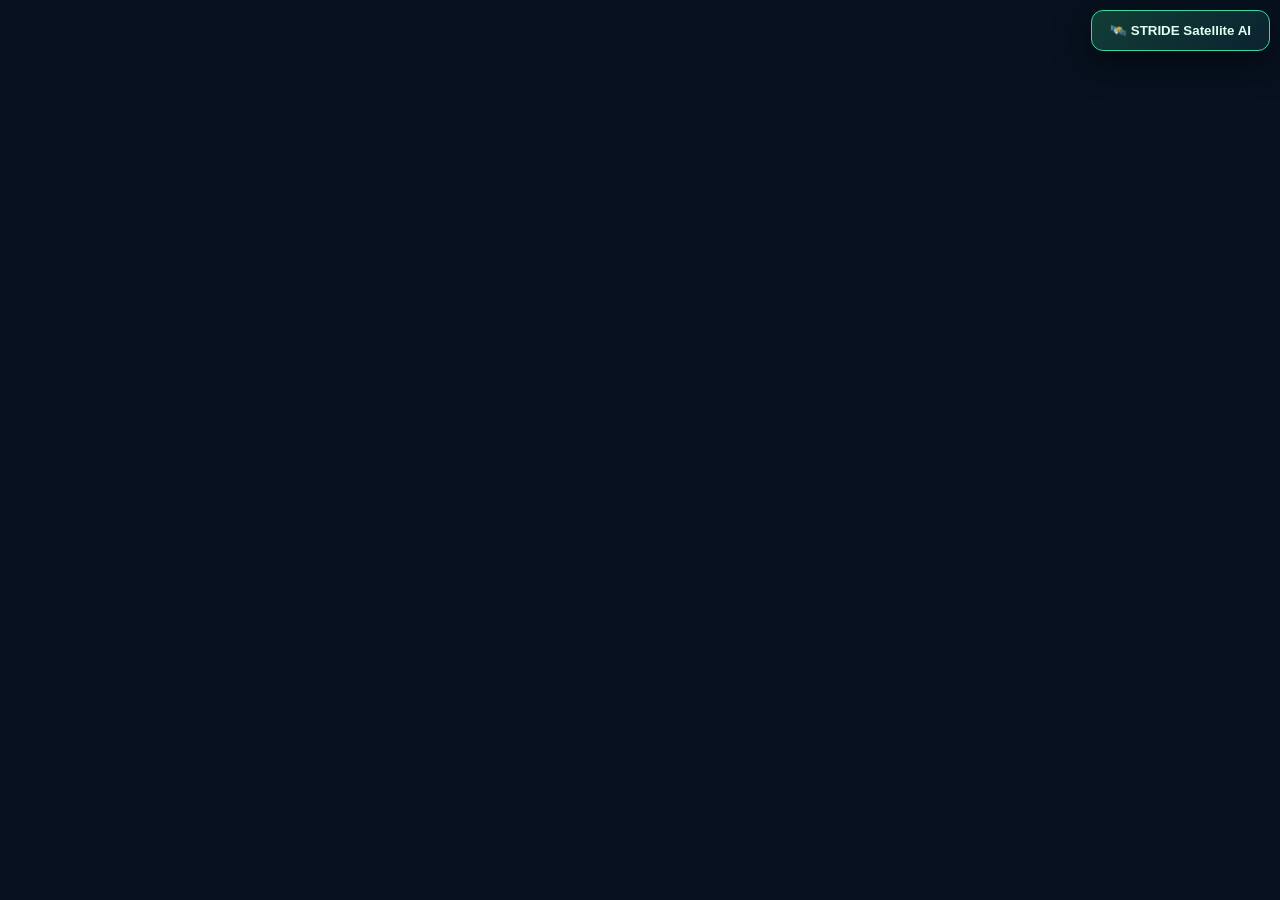
==== commit a85b4923: "Revert unwanted frontend redesign" ====
--- a/index.html
+++ b/index.html
@@ -1,117 +1,57 @@
 <!doctype html>
 <html lang="en">
 <head>
-<meta charset="utf-8"><meta name="viewport" content="width=device-width,initial-scale=1">
-<title>STRIDE | Cyclone Intelligence & Early Warning</title>
-<meta name="description" content="STRIDE — satellite-based tropical cyclone identification, classification and intelligence prototype.">
-<link rel="stylesheet" href="assets/stride-frontend.css">
-</head>
+<meta charset="UTF-8"><meta name="viewport" content="width=device-width,initial-scale=1.0">
+<title>STRIDE — Cyclone Intelligence & Early Warning</title>
+<meta name="description" content="STRIDE — Satellite-based Tropical Risk & Intelligence for Cyclone Analysis and Early Warning">
+<style>
+*{box-sizing:border-box}html,body{margin:0;min-height:100%;font-family:Inter,system-ui,-apple-system,Segoe UI,Roboto,sans-serif;background:#020b16;color:#eaf4ff}body{overflow:auto}.studio{position:fixed;inset:0;width:100%;height:100%;border:0;background:#07111f}.launcher{position:fixed;right:24px;top:22px;z-index:45;border:1px solid #38d8a0;background:linear-gradient(135deg,#123d36,#0b2330);color:#dffff0;border-radius:12px;padding:12px 18px;font-weight:800;cursor:pointer;box-shadow:0 10px 35px #0008}.launcher:hover{transform:translateY(-1px)}
+.satellite{position:fixed;inset:0;z-index:50;background:radial-gradient(circle at 75% 10%,#092541 0,#031326 44%,#020914 100%);overflow:auto;display:none}.satellite.show{display:block}.topbar{height:72px;border-bottom:1px solid #ffffff12;background:#061323ee;display:flex;align-items:center;justify-content:space-between;padding:0 24px;position:sticky;top:0;z-index:20;backdrop-filter:blur(14px)}.brand{display:flex;align-items:center;gap:12px}.logo{width:42px;height:42px;border-radius:50%;display:grid;place-items:center;background:radial-gradient(circle,#55b8ff,#2451cc 55%,#111a75);font-size:22px}.brand h1{font-size:19px;margin:0}.brand small{display:block;color:#89a5c2;margin-top:2px}.actions{display:flex;align-items:center;gap:12px}.online{color:#62f3b0;font-size:13px}.online:before{content:'';display:inline-block;width:8px;height:8px;border-radius:50%;background:#62f3b0;margin-right:8px}.back{border:1px solid #ffffff18;background:#0b1c30;color:#b8cce0;border-radius:10px;padding:9px 14px;cursor:pointer}
+.layout{display:grid;grid-template-columns:250px 1fr;min-height:calc(100vh - 72px)}.side{border-right:1px solid #ffffff10;background:#03101f;padding:20px 12px;display:flex;flex-direction:column}.nav{display:grid;gap:6px}.nav button{width:100%;text-align:left;padding:12px 14px;border-radius:10px;color:#8db1d3;background:transparent;border:1px solid transparent;font:inherit;cursor:pointer}.nav button:hover{background:#0a2036;color:#dceeff}.nav button.active{background:linear-gradient(90deg,#123d87,#172b65);color:#52b8ff;border-color:#2469db55}.ready{margin-top:auto;border:1px solid #1c557c;border-radius:12px;padding:14px;color:#9bc0de;background:#071b2d}.ready b{color:#dceeff}
+.content{padding:28px;max-width:1500px;width:100%;margin:auto}.page{display:none}.page.active{display:block}.heading{margin-bottom:20px}.heading h2{font-size:29px;margin:0 0 6px}.heading p{margin:0;color:#8fa8c1;line-height:1.5}.cards{display:grid;grid-template-columns:minmax(0,1.3fr) minmax(330px,.7fr);gap:20px}.card{background:linear-gradient(180deg,#071b30,#061527);border:1px solid #ffffff12;border-radius:16px;padding:21px;box-shadow:0 20px 55px #0005}.card h3{margin-top:0}.upload{height:150px;border:1.5px dashed #2c6693;border-radius:12px;display:grid;place-items:center;text-align:center;cursor:pointer;background:#06172a}.upload:hover{border-color:#4cbcff}.upload strong{display:block;font-size:16px}.upload span{color:#7795b1;font-size:13px}.upload input{display:none}.file{color:#63f2b0;font-size:13px;margin-top:9px}.preview-wrap{margin-top:14px;min-height:500px;border:1px solid #ffffff10;border-radius:14px;background:#010812;position:relative;display:grid;place-items:center;overflow:hidden}.preview{width:100%;height:500px;display:none;object-fit:contain}.preview-empty{color:#58718a;text-align:center;padding:40px}.badge{position:absolute;top:12px;left:12px;display:none;border-radius:8px;padding:7px 10px;font-size:12px;font-weight:700;background:#401427;color:#ff8092;border:1px solid #ff486b88;z-index:2}.alert{display:none;margin-top:14px;padding:15px;border:1px solid #ff4770aa;border-radius:12px;background:linear-gradient(90deg,#311325,#211022);color:#ffdce3}.alert b{display:block;color:#ff6f87;font-size:16px;margin-bottom:5px}.alert p{margin:0;color:#e8b7c1;line-height:1.5;font-size:13px}.run{width:100%;margin-top:16px;padding:14px;border:0;border-radius:10px;background:#5cf0ad;color:#04131d;font-weight:800;cursor:pointer}.run:disabled{background:#173452;color:#58718a;cursor:not-allowed}.pipeline{display:grid;gap:9px;margin-bottom:16px}.step{display:flex;justify-content:space-between;align-items:center;padding:13px 14px;background:#041326;border:1px solid #ffffff08;border-radius:10px}.step b{font-size:13px}.status{font-size:13px;color:#8da8c0}.complete{color:#63f1b0}.bad{color:#ff617c}.skip{color:#7c98b2}.json{background:#020b17;border:1px solid #ffffff0e;border-radius:12px;padding:15px;min-height:220px;max-height:340px;white-space:pre-wrap;overflow:auto;color:#b9d4eb;font:12px/1.6 ui-monospace,SFMono-Regular,Menlo,monospace}.tips,.info{margin-top:14px;padding:15px;border:1px solid #2167a6;border-radius:12px;background:#061c31;color:#9bc7e9;font-size:13px;line-height:1.7}.tips b,.info b{color:#d9efff}.tips div{margin-top:3px}.connection{margin-top:14px;padding:12px 14px;border-radius:10px;border:1px solid #1c557c;background:#06182a;color:#8fb4d2;font-size:12px}.connection strong{color:#63f1b0}
+.intel{margin-top:18px}.intel-grid{display:grid;grid-template-columns:repeat(5,1fr);gap:10px}.intel-card{padding:14px;border:1px solid #ffffff10;border-radius:12px;background:#06172a;min-height:82px}.intel-card small{display:block;color:#7695b3;font-size:11px;text-transform:uppercase;letter-spacing:.04em}.intel-card strong{display:block;font-size:18px;margin-top:7px;color:#e8f6ff}.intel-card strong.pending{font-size:13px;color:#89a5c2;line-height:1.35}.verification{margin-top:12px;padding:13px 15px;border:1px solid #7c6a2b66;border-radius:12px;background:#201c0b;color:#e7d99b;font-size:12px;line-height:1.6}.verification.safe{border-color:#1c7a5b66;background:#06251d;color:#a7efd0}.verification.danger{border-color:#a9344f88;background:#30111a;color:#ffc8d3}.method{margin-top:12px;display:grid;grid-template-columns:repeat(3,1fr);gap:10px}.method .feature{padding:13px}.method .feature h3{font-size:13px}.method .feature p{margin:0}
+.statgrid{display:grid;grid-template-columns:repeat(4,1fr);gap:12px;margin:18px 0}.stat{padding:16px;border:1px solid #ffffff10;border-radius:12px;background:#06172a}.stat small{display:block;color:#7695b3}.stat strong{display:block;font-size:21px;margin-top:6px}.featuregrid{display:grid;grid-template-columns:repeat(2,1fr);gap:15px}.feature{padding:18px;border:1px solid #ffffff10;border-radius:14px;background:#06172a}.feature h3{font-size:16px;margin:0 0 8px}.feature p,.feature li{color:#8faac2;font-size:13px;line-height:1.65}.table{width:100%;border-collapse:collapse;font-size:13px}.table th,.table td{text-align:left;padding:11px;border-bottom:1px solid #ffffff0d;color:#a9c1d6}.table th{color:#dceeff}.searchbox{display:flex;gap:8px}.searchbox input{flex:1;background:#06172a;border:1px solid #ffffff15;color:white;padding:12px;border-radius:10px}.searchbox button{border:0;border-radius:10px;padding:0 16px;background:#245dcc;color:white;font-weight:700}.bulletin{border-left:3px solid #52b8ff;padding:15px 17px;margin:12px 0;background:#06172a;border-radius:0 12px 12px 0}.bulletin b{display:block;margin-bottom:5px}.bulletin span{color:#7f9bb5;font-size:12px}.tag{display:inline-block;padding:4px 8px;border-radius:7px;background:#123d36;color:#63f1b0;font-size:11px;margin-left:7px}.close-panel{float:right;border:1px solid #ffffff15;background:#0b1c30;color:#9db7cd;border-radius:8px;padding:7px 11px;cursor:pointer}
+@media(max-width:1100px){.cards{grid-template-columns:1fr}.intel-grid{grid-template-columns:repeat(3,1fr)}}@media(max-width:700px){.content{padding:16px}.topbar{padding:0 14px}.launcher{right:12px;top:12px}.online{display:none}.layout{grid-template-columns:1fr}.side{display:none}.featuregrid{grid-template-columns:1fr}.statgrid{grid-template-columns:1fr 1fr}.intel-grid{grid-template-columns:1fr 1fr}.method{grid-template-columns:1fr}.preview-wrap,.preview{min-height:350px;height:350px}}
+</style></head>
 <body>
-<div class="app">
-<header class="topbar">
-  <button class="btn mobile-menu" id="mobileMenu" aria-label="Open menu">☰</button>
-  <div class="brand"><div class="brand-mark">🌀</div><div><strong>STRIDE</strong><small>Satellite-based Tropical Risk & Intelligence</small></div></div>
-  <div class="top-status"><span class="dot"></span><span>Frontend online</span><span>•</span><span>ML connected on demand</span></div>
-</header>
-<div class="shell">
-<aside class="sidebar" id="sidebar">
-  <nav class="nav">
-    <button class="active" data-view="analysis"><span class="nav-icon">◉</span> Analysis</button>
-    <button data-view="tracker"><span class="nav-icon">◈</span> Live Tracker</button>
-    <button data-view="sources"><span class="nav-icon">◎</span> Satellite Sources</button>
-    <button data-view="warnings"><span class="nav-icon">⚠</span> Warnings & Signals</button>
-    <button data-view="archive"><span class="nav-icon">⌕</span> Historical Archive</button>
-    <button data-view="bulletins"><span class="nav-icon">▤</span> Bulletins</button>
-    <button data-view="about"><span class="nav-icon">ⓘ</span> About STRIDE</button>
-  </nav>
-  <div class="side-note"><b>🛡 Disaster Ready</b>AI-assisted analysis for a safer tomorrow.<br><br><span>SIH prototype • Fail-closed output</span></div>
-</aside>
-<main class="main">
-
-<section id="analysis" class="view active">
-  <div class="hero"><div><div class="eyebrow">Core intelligence workspace</div><h1>Cyclone Intelligence & Early Warning</h1><p>Upload a satellite observation, validate it, run the production ML pipeline and inspect only the values returned by the model/data service. No fake fallback predictions are shown.</p></div><div class="hero-actions"><button class="btn" id="openApi">API Docs</button><button class="btn" data-view="sources" onclick="document.querySelector('[data-view=sources]').click()">Data Sources</button></div></div>
-  <div class="grid analysis-grid">
-    <section class="card">
-      <div class="card-title"><div><h2>① Satellite Image Input</h2><div class="muted">JPG, PNG, WEBP or TIFF • maximum 15 MB</div></div><span class="pill">REAL INPUT</span></div>
-      <label class="upload" id="dropzone" for="fileInput"><div class="upload-icon">🛰️</div><strong>Drop satellite image here or browse</strong><span>Prefer IR / VIS / WV imagery from a recognised satellite source</span><input id="fileInput" type="file" accept="image/jpeg,image/png,image/webp,image/tiff"></label>
-      <div class="file-meta"><span id="fileName">No image selected</span><button class="btn" id="clearBtn" type="button">Clear</button></div>
-      <div class="preview" id="preview"><div class="preview-empty">Your selected image will appear here.<br>Use the large workspace to inspect the input before inference.</div><img id="previewImage" alt="Selected satellite observation"></div>
-      <div class="analysis-controls"><button class="btn primary" id="analyzeBtn" disabled>Run STRIDE AI Analysis</button></div>
-      <div class="status-bar"><strong>● API ready</strong> &nbsp; Browser → Render API → satellite validation → 3-stage ML inference</div>
-    </section>
-
-    <section class="card">
-      <div class="card-title"><div><h2>② Processing Pipeline</h2><div class="muted">Transparent stage-by-stage execution</div></div><span class="pill" id="analysisState">WAITING FOR INPUT</span></div>
-      <div class="steps">
-        <div class="step" id="step1"><div class="step-num">01</div><div><b>Image validation</b><small>Check accepted satellite input</small></div><span class="step-status">Waiting</span></div>
-        <div class="step" id="step2"><div class="step-num">02</div><div><b>Preprocessing</b><small>Prepare image for model inference</small></div><span class="step-status">Waiting</span></div>
-        <div class="step" id="step3"><div class="step-num">03</div><div><b>Identification & classification</b><small>Run trained cyclone models</small></div><span class="step-status">Waiting</span></div>
-        <div class="step" id="step4"><div class="step-num">04</div><div><b>Prediction / intelligence</b><small>Return only available model outputs</small></div><span class="step-status">Waiting</span></div>
-      </div>
-      <div class="result-box"><div class="card-title" style="margin-top:15px"><h3>Raw Model Output</h3><button class="btn" id="copyOutput">Copy</button></div><pre id="rawOutput">Select a satellite image to begin.</pre></div>
-    </section>
-  </div>
-
-  <div class="metric-grid">
-    <div class="metric"><small>Identification</small><strong id="identificationSummary" class="pending">Awaiting analysis</strong></div>
-    <div class="metric"><small>Classification</small><strong id="classificationSummary" class="pending">Awaiting analysis</strong></div>
-    <div class="metric"><small>Maximum wind</small><strong id="windValue" class="pending">Awaiting verified result</strong></div>
-    <div class="metric"><small>Central pressure</small><strong id="pressureValue" class="pending">Awaiting verified result</strong></div>
-    <div class="metric"><small>Risk / prediction</small><strong id="predictionSummary" class="pending">Needs model output</strong></div>
-  </div>
-  <div class="trust" id="trust"><b>Strict verification:</b> results are withheld when the backend rejects the input or the ML service is unavailable. A single image does not establish storm movement speed; track prediction needs time-series observations.</div>
-  <div class="feature-grid">
-    <article class="feature"><h3>🌪️ Identification</h3><p>Determines whether cyclone-like structure is present in the accepted satellite input. The interface displays the backend result rather than inventing a label.</p></article>
-    <article class="feature"><h3>🧠 Classification</h3><p>When a cyclone is detected, the trained classifier can provide a class label and confidence returned by the model.</p></article>
-    <article class="feature"><h3>🧭 Prediction</h3><p>Current intensity values can be shown when supplied. Future movement requires timestamped, geolocated observations and is never fabricated from one image.</p></article>
-  </div>
-  <div class="footer">STRIDE is a research/SIH prototype. It does not replace official warnings from IMD or other authorised disaster-management agencies.</div>
+<iframe id="prediction" class="studio" src="https://ai-cyclone-prediction-intelligencesystem.ai.studio/" title="STRIDE Prediction Dashboard" allow="camera;microphone;geolocation"></iframe>
+<button id="launcher" class="launcher">🛰️ STRIDE Satellite AI</button>
+<section id="satellite" class="satellite">
+<header class="topbar"><div class="brand"><div class="logo">🌀</div><div><h1>STRIDE</h1><small>Satellite-based Tropical Risk & Intelligence</small></div></div><div class="actions"><span class="online">System Online</span><button id="back" class="back">← Back to Prediction</button></div></header>
+<div class="layout"><aside class="side"><nav class="nav">
+<button data-page="analysis" class="active">◉ &nbsp; Analysis</button><button data-page="tracker">◈ &nbsp; SCORPIO GIS</button><button data-page="warnings">⚠ &nbsp; Warnings & Signals</button><button data-page="archive">⌕ &nbsp; Archive</button><button data-page="bulletins">▤ &nbsp; Bulletins</button><button data-page="about">ⓘ &nbsp; About STRIDE</button>
+</nav><div class="ready"><b>🛡 Disaster Ready</b><br><small>AI for a Safer Tomorrow</small></div></aside>
+<main class="content">
+<section id="analysis" class="page active"><div class="heading"><h2>🛰️ Cyclone Intelligence & Early Warning</h2><p>Validate the imagery first. Only verified satellite input should reach cyclone inference, and uncertain results are withheld instead of being labelled as a cyclone.</p></div><div class="cards"><section class="card"><label class="upload" id="drop"><div>⇧<br><strong>Upload Satellite Image</strong><span>Drag & drop or click • JPG, PNG, WEBP, TIFF • Up to 15 MB</span></div><input id="file" type="file" accept="image/jpeg,image/png,image/webp,image/tiff"></label><div id="fileName" class="file">No image selected</div><div class="preview-wrap"><span id="empty" class="preview-empty">Satellite image preview appears here<br><small>Large analysis workspace for cloud structure and cyclone imagery</small></span><span id="badge" class="badge">⚠ Input rejected</span><img id="preview" class="preview" alt="Uploaded satellite image"></div><div id="alert" class="alert"><b>⚠ Cyclone result withheld</b><p id="alertText">The image could not be verified as genuine satellite imagery.</p></div><button id="run" class="run" disabled>🛰 Run STRIDE Satellite AI Analysis</button><div class="connection"><strong>● Connected:</strong> STRIDE Satellite AI → Render ML API → /api/ml/analyze-image</div></section>
+<section class="card"><h3>〽 Analysis Pipeline</h3><p style="color:#7f9ab5;font-size:13px">A fail-closed pipeline prevents an unverified camera or personal image from being reported as a cyclone.</p><div class="pipeline"><div class="step"><b>1. SATELLITE INPUT GATE</b><span id="s1" class="status">Waiting</span></div><div class="step"><b>2. PREPROCESSING</b><span id="s2" class="status">Waiting</span></div><div class="step"><b>3. ML INFERENCE</b><span id="s3" class="status">Waiting</span></div><div class="step"><b>4. VERIFIED INTELLIGENCE</b><span id="s4" class="status">Waiting</span></div></div><h3>ⓘ Model Output</h3><pre id="result" class="json">Select a genuine satellite image to begin.</pre><div class="tips"><b>💡 Recommended input</b><div>✓ Genuine IR / VIS / WV satellite imagery</div><div>✓ INSAT, NOAA or other recognised satellite datasets</div><div>✓ Do not use selfies, personal photos, documents or normal camera images</div></div></section></div>
+<div class="intel"><div class="heading" style="margin-top:24px"><h2 style="font-size:21px">📊 Cyclone Intelligence</h2><p>Values are shown only when the model/data source provides them. No value is invented from a single image.</p></div><div class="intel-grid"><div class="intel-card"><small>Maximum Wind</small><strong id="windValue" class="pending">Awaiting verified result</strong></div><div class="intel-card"><small>Movement Speed</small><strong id="speedValue" class="pending">Needs time-series track</strong></div><div class="intel-card"><small>Central Pressure</small><strong id="pressureValue" class="pending">Awaiting verified result</strong></div><div class="intel-card"><small>Risk Level</small><strong id="riskValue" class="pending">Not assessed</strong></div><div class="intel-card"><small>Analysis Time</small><strong id="timeValue" class="pending">Not available</strong></div></div><div id="verification" class="verification">🔒 <b>Strict verification:</b> a cyclone label is displayed only when the backend explicitly verifies the input as satellite imagery. A single image cannot reliably determine storm movement speed; that requires at least two time-stamped, geolocated observations.</div><div class="method"><div class="feature"><h3>🌪️ How cyclone detection works</h3><p>Satellite channels reveal organised cloud structure, rotation, temperature and storm morphology. A trained model classifies these patterns against verified cyclone and non-cyclone examples.</p></div><div class="feature"><h3>🧭 How speed is calculated</h3><p>Track the storm centre across two or more time-stamped observations, calculate the geographic distance travelled, then divide by elapsed time.</p></div><div class="feature"><h3>📈 How intensity & pressure are estimated</h3><p>Intensity and pressure must come from a trained regression/estimation model calibrated with observed wind and central-pressure records, not from arbitrary UI values.</p></div></div></div>
 </section>
-
-<section id="tracker" class="view">
-  <div class="hero"><div><div class="eyebrow">Geospatial awareness</div><h1>Live Cyclone Tracker</h1><p>Use an external operational map for live storm context. STRIDE keeps third-party/live-feed context separate from ML model output.</p></div><div class="hero-actions"><a class="btn primary" href="https://zoom.earth/storms/94a-2026/" target="_blank" rel="noopener">Open Zoom Earth</a></div></div>
-  <div class="card wide"><div class="card-title"><div><h2>Zoom Earth storm view</h2><div class="muted">External live visualisation • not treated as STRIDE model output</div></div><span class="pill">EXTERNAL LIVE SOURCE</span></div><div class="map"><iframe src="https://zoom.earth/storms/94a-2026/" title="Zoom Earth cyclone tracker" loading="lazy"></iframe></div></div>
-  <div class="section-grid" style="margin-top:18px"><div class="card"><h3>How STRIDE uses tracking</h3><p class="muted">A future production track model should consume multiple timestamped, geolocated observations and compare the estimated centre over time. The UI therefore marks track speed as unavailable when those inputs are missing.</p></div><div class="card"><h3>Official warning boundary</h3><p class="muted">For public safety decisions, always verify warnings and bulletins through authorised agencies. This tracker is an awareness layer, not an emergency command system.</p></div></div>
-</section>
-
-<section id="sources" class="view">
-  <div class="hero"><div><div class="eyebrow">Data provenance</div><h1>Satellite Sources</h1><p>Keep source imagery, operational feeds and model-generated results visibly separated so judges and users can understand what is real input versus inference.</p></div><button class="btn" id="refreshSources">Refresh registry</button></div>
-  <div class="section-grid">
-    <div class="card"><div class="card-title"><h2>Recognised source registry</h2><span class="pill safe">REFERENCE LINKS</span></div><div class="source-list">
-      <div class="source"><div><b>MOSDAC / ISRO</b><span>Indian satellite and meteorological data services</span></div><a href="https://www.mosdac.gov.in/" target="_blank" rel="noopener">Open ↗</a></div>
-      <div class="source"><div><b>India Meteorological Department</b><span>Official weather and cyclone warnings</span></div><a href="https://mausam.imd.gov.in/" target="_blank" rel="noopener">Open ↗</a></div>
-      <div class="source"><div><b>NOAA / NESDIS</b><span>Operational satellite information and imagery</span></div><a href="https://www.nesdis.noaa.gov/" target="_blank" rel="noopener">Open ↗</a></div>
-      <div class="source"><div><b>Zoom Earth</b><span>External live visualisation layer</span></div><a href="https://zoom.earth/" target="_blank" rel="noopener">Open ↗</a></div>
-    </div></div>
-    <div class="card"><h2>Input validation policy</h2><p class="muted">The backend should reject unsupported or non-satellite inputs rather than converting ordinary camera photos into cyclone predictions. Source, timestamp and geolocation metadata can be used as provenance signals when available.</p><div class="trust safe"><b>Design principle:</b> “No evidence, no claim.” Missing source metadata is displayed as missing instead of being guessed.</div></div>
-  </div>
-</section>
-
-<section id="warnings" class="view">
-  <div class="hero"><div><div class="eyebrow">Operational awareness</div><h1>Warnings & Signals</h1><p>This page intentionally contains no fabricated active warnings. Live official warning data must come from an authenticated/authorised feed before it is presented as an alert.</p></div></div>
-  <div class="card"><div class="item-head"><h3>Live warning feed</h3><span class="pill warn">NOT CONNECTED</span></div><p class="muted">No official live warning API is currently wired into this static prototype. Use the official IMD portal for authoritative cyclone warnings.</p><p><a class="btn primary" href="https://mausam.imd.gov.in/" target="_blank" rel="noopener">Open IMD</a></p></div>
-  <div class="alert-list" style="margin-top:18px"><div class="item"><div class="item-head"><h3>AI output boundary</h3><span class="pill safe">FAIL CLOSED</span></div><p>The dashboard does not turn “low confidence” into an emergency warning. Model output and official warning status remain separate.</p></div><div class="item"><div class="item-head"><h3>Human decision boundary</h3><span class="pill">RECOMMENDED</span></div><p>Emergency decisions must be based on authorised meteorological and disaster-management information, not this student prototype alone.</p></div></div>
-</section>
-
-<section id="archive" class="view">
-  <div class="hero"><div><div class="eyebrow">Historical analysis</div><h1>Historical Archive</h1><p>Designed for verified historical cyclone cases, training-data exploration and model evaluation without mixing old cases with current live conditions.</p></div></div>
-  <div class="section-grid"><div class="card"><div class="card-title"><h2>Archive workflow</h2><span class="pill">SEPARATE DATA MODE</span></div><div class="archive-list"><div class="item"><div class="item-head"><h3>Case selection</h3><span class="pill">01</span></div><p>Select a cyclone case with source, timestamp, region and best-track reference.</p></div><div class="item"><div class="item-head"><h3>Satellite sequence</h3><span class="pill">02</span></div><p>Inspect the time sequence rather than treating a single frame as a complete track.</p></div><div class="item"><div class="item-head"><h3>Model evaluation</h3><span class="pill">03</span></div><p>Compare model predictions against verified labels and documented historical observations.</p></div></div></div><div class="card"><h2>Recommended authoritative references</h2><p class="muted">Historical cases should be sourced from documented meteorological archives and labelled datasets. Do not label synthetic/demo cases as historical observations.</p><a class="btn primary" href="https://www.ncei.noaa.gov/" target="_blank" rel="noopener">NOAA NCEI ↗</a></div></div>
-</section>
-
-<section id="bulletins" class="view">
-  <div class="hero"><div><div class="eyebrow">Information centre</div><h1>Bulletins</h1><p>A clean place for future official bulletins, model summaries and team-authored research notes, with provenance labels on every item.</p></div></div>
-  <div class="bulletin-list"><div class="item"><div class="item-head"><h3>Official bulletin slot</h3><span class="pill safe">OFFICIAL SOURCE REQUIRED</span></div><p>When connected, show issuing agency, bulletin time, affected region, source link and validity period. Never generate an “official” bulletin from AI text alone.</p></div><div class="item"><div class="item-head"><h3>Model summary slot</h3><span class="pill">MODEL OUTPUT</span></div><p>Show model stage, input timestamp, confidence, version and limitations so a judge can trace exactly what produced the result.</p></div></div>
-</section>
-
-<section id="about" class="view">
-  <div class="about-hero"><div class="eyebrow">System overview</div><h2>STRIDE — Satellite-based Tropical Risk & Intelligence</h2><p>STRIDE is an SIH-oriented cyclone intelligence prototype that brings satellite-image validation, cyclone identification, classification and future prediction into one transparent workflow. The frontend is deliberately structured around provenance: source data, model output, historical data and external operational maps are visually separated.</p></div>
-  <div class="feature-grid" style="margin-top:18px"><article class="feature"><h3>01 • Validate</h3><p>Accept recognised image formats and send the observation to the production validation layer.</p></article><article class="feature"><h3>02 • Identify</h3><p>Return the cyclone/no-cyclone decision supplied by the ML service.</p></article><article class="feature"><h3>03 • Classify</h3><p>Display class and confidence only when returned by the trained model.</p></article><article class="feature"><h3>04 • Predict</h3><p>Expose current intensity and track fields only when model/data inputs support them.</p></article><article class="feature"><h3>05 • Explain</h3><p>Keep raw model output visible for technical demonstrations and judge verification.</p></article><article class="feature"><h3>06 • Protect</h3><p>Fail closed when the model or source feed is unavailable; never substitute fake predictions.</p></article></div>
-  <div class="footer">Prototype note: STRIDE is not an official warning service and must not be used as the sole basis for safety-critical decisions.</div>
-</section>
-
-</main></div></div>
-<div class="toast" id="toast"></div>
-<script>window.STRIDE_API_BASE='https://ai-cyclone-prediction-api.onrender.com';</script>
-<script src="assets/stride-frontend.js" defer></script>
-<script>document.addEventListener('click',e=>{const b=e.target.closest('[data-view]');if(b&&b.dataset.view){document.querySelectorAll('.view').forEach(v=>v.classList.toggle('active',v.id===b.dataset.view));document.querySelectorAll('.nav button').forEach(n=>n.classList.toggle('active',n.dataset.view===b.dataset.view));document.getElementById('sidebar')?.classList.remove('open');window.scrollTo({top:0,behavior:'smooth'});}});</script>
+<section id="tracker" class="page"><div class="heading"><button class="close-panel" data-page="analysis">← Analysis</button><h2>◈ SCORPIO GIS</h2><p>Situational awareness layer for tracking cyclone position, movement and regional risk.</p></div><div class="statgrid"><div class="stat"><small>Tracking Mode</small><strong>Live GIS</strong></div><div class="stat"><small>Focus</small><strong>Storm Centre</strong></div><div class="stat"><small>Data Layers</small><strong>Multi-source</strong></div><div class="stat"><small>Decision Use</small><strong>Early Warning</strong></div></div><div class="featuregrid"><div class="feature"><h3>🗺️ Spatial Intelligence</h3><p>Combine storm position, movement, affected regions and risk zones in a single operational view.</p></div><div class="feature"><h3>🧭 Track Interpretation</h3><p>Use historical and current observations to understand direction, speed and potential land-impact areas.</p></div><div class="feature"><h3>🌊 Coastal Risk</h3><p>Highlight coastal districts and vulnerable zones that require closer monitoring during cyclone development.</p></div><div class="feature"><h3>📡 Data Fusion</h3><p>Designed to combine satellite observations with meteorological and historical cyclone information.</p></div></div><div class="info"><b>Judge-ready explanation:</b> SCORPIO GIS is the situational-awareness layer. The ML engine analyses imagery; GIS turns the result into a geographic decision-support view.</div></section>
+<section id="warnings" class="page"><div class="heading"><h2>⚠ Warnings & Signals</h2><p>Decision-oriented warning information derived from verified cyclone intelligence outputs.</p></div><div class="featuregrid"><div class="feature"><h3>🟢 Watch</h3><p>System under observation. Continue monitoring satellite observations and model updates.</p></div><div class="feature"><h3>🟡 Advisory</h3><p>Meaningful cyclone indicators detected. Authorities and users should increase monitoring frequency.</p></div><div class="feature"><h3>🟠 High Risk</h3><p>Strong indicators or intensification require focused preparedness and rapid verification.</p></div><div class="feature"><h3>🔴 Critical</h3><p>Potential severe impact scenario. Follow verified official warnings and emergency instructions.</p></div></div><div class="info"><b>Important:</b> STRIDE is a decision-support prototype. It should complement—not replace—official warnings issued by authorised meteorological and disaster-management agencies.</div></section>
+<section id="archive" class="page"><div class="heading"><h2>⌕ Cyclone Archive</h2><p>Search and organise historical cyclone cases for comparison and model evaluation.</p></div><div class="searchbox"><input id="archiveSearch" placeholder="Search cyclone, year, region or classification"><button id="archiveBtn">Search</button></div><div class="card" style="margin-top:16px"><table class="table"><thead><tr><th>Information</th><th>Purpose</th><th>Use in STRIDE</th></tr></thead><tbody><tr><td>Historical storm cases</td><td>Pattern comparison</td><td>Training / evaluation context</td></tr><tr><td>Satellite observations</td><td>Storm evolution</td><td>Image analysis</td></tr><tr><td>Intensity records</td><td>Strength comparison</td><td>Prediction validation</td></tr><tr><td>Track records</td><td>Movement analysis</td><td>GIS decision support</td></tr></tbody></table><div id="archiveMsg" class="info">Archive search is ready. Connect your verified historical dataset here for production use.</div></div></section>
+<section id="bulletins" class="page"><div class="heading"><h2>▤ STRIDE Bulletins</h2><p>Short operational summaries for judges, analysts and disaster-response workflows.</p></div><div class="bulletin"><b>Satellite Intelligence Update <span class="tag">AI ANALYSIS</span></b><span>STRIDE processes satellite imagery through validation, preprocessing and ML inference before producing a structured result.</span></div><div class="bulletin"><b>Early-Warning Principle <span class="tag">SAFETY</span></b><span>Earlier detection and clearer interpretation can help decision-makers verify developing cyclone conditions sooner.</span></div><div class="bulletin"><b>Multi-source Vision <span class="tag">DATA FUSION</span></b><span>The architecture is designed to combine satellite imagery with historical, meteorological and geospatial information.</span></div><div class="bulletin"><b>Verification First <span class="tag">IMPORTANT</span></b><span>AI predictions must be cross-checked against authoritative observations before operational decisions are made.</span></div></section>
+<section id="about" class="page"><div class="heading"><h2>ⓘ About STRIDE</h2><p>Satellite-based Tropical Risk & Intelligence for cyclone identification, classification and prediction.</p></div><div class="statgrid"><div class="stat"><small>Core Technology</small><strong>AI / ML</strong></div><div class="stat"><small>Primary Input</small><strong>Satellite Data</strong></div><div class="stat"><small>Output</small><strong>Risk Intelligence</strong></div><div class="stat"><small>Goal</small><strong>Early Warning</strong></div></div><div class="featuregrid"><div class="feature"><h3>🎯 Problem</h3><p>Tropical cyclones evolve rapidly and require continuous observation. Manual interpretation of large volumes of satellite data can be time-consuming.</p></div><div class="feature"><h3>🧠 STRIDE Approach</h3><p>Validate imagery, extract meaningful patterns using ML, classify cyclone behaviour and present the result through an understandable intelligence dashboard.</p></div><div class="feature"><h3>🔗 Architecture</h3><p>Satellite input → validation → preprocessing → AI/ML inference → classification/intensity → GIS and warning-oriented decision support.</p></div><div class="feature"><h3>🚀 Future Scope</h3><p>Verified live satellite feeds, stronger trained models, uncertainty estimation, track forecasting, automated alerts and integration with official meteorological data.</p></div></div><div class="info"><b>Project positioning:</b> STRIDE is not intended to replace established cyclone warning agencies. Its purpose is to provide an AI-assisted intelligence layer that helps analyse multi-source data and present it clearly.</div></section>
+</main></div></section>
+<script>
+const API=(window.CYCLONE_API_BASE||'https://ai-cyclone-prediction-api.onrender.com').replace(/\/$/,''),prediction=document.getElementById('prediction'),satellite=document.getElementById('satellite'),launcher=document.getElementById('launcher'),back=document.getElementById('back'),file=document.getElementById('file'),drop=document.getElementById('drop'),preview=document.getElementById('preview'),empty=document.getElementById('empty'),run=document.getElementById('run'),result=document.getElementById('result'),alertBox=document.getElementById('alert'),alertText=document.getElementById('alertText'),badge=document.getElementById('badge'),fileName=document.getElementById('fileName'),steps=[document.getElementById('s1'),document.getElementById('s2'),document.getElementById('s3'),document.getElementById('s4')];let selected=null;
+function step(i,t,c='status'){steps[i].textContent=t;steps[i].className='status '+c}
+function openSatellite(){satellite.classList.add('show');launcher.style.display='none';prediction.style.visibility='hidden';document.body.style.overflow='hidden';history.replaceState(null,'','#analysis');showPage('analysis')}
+function closeSatellite(){satellite.classList.remove('show');launcher.style.display='block';prediction.style.visibility='visible';document.body.style.overflow='auto';history.replaceState(null,'',location.pathname+location.search)}
+function reset(){steps.forEach(x=>{x.textContent='Waiting';x.className='status'});alertBox.style.display='none';badge.style.display='none';setIntel(null)}
+function showPage(id){document.querySelectorAll('.page').forEach(p=>p.classList.toggle('active',p.id===id));document.querySelectorAll('.nav button').forEach(b=>b.classList.toggle('active',b.dataset.page===id));if(id!=='analysis')history.replaceState(null,'','#'+id)}
+function setText(id,value,pending=false){const el=document.getElementById(id);el.textContent=value;el.classList.toggle('pending',pending)}
+function setIntel(data){if(!data){setText('windValue','Awaiting verified result',true);setText('speedValue','Needs time-series track',true);setText('pressureValue','Awaiting verified result',true);setText('riskValue','Not assessed',true);setText('timeValue','Not available',true);document.getElementById('verification').className='verification';document.getElementById('verification').innerHTML='🔒 <b>Strict verification:</b> a cyclone label is displayed only when the backend explicitly verifies the input as satellite imagery. A single image cannot reliably determine storm movement speed; that requires at least two time-stamped, geolocated observations.';return}
+const stage2=data.stage2||{},stage3=data.stage3||{},intel=data.intelligence||data.result||data.prediction||{};const pick=(...v)=>v.find(x=>x!==undefined&&x!==null&&x!=='');const wind=pick(intel.maximum_wind_kmh,intel.max_wind_kmh,intel.wind_speed_kmh,stage3.maximum_wind_kmh,data.maximum_wind_kmh,data.max_wind_kmh,data.intensity);const speed=pick(intel.movement_speed_kmh,intel.translation_speed_kmh,data.movement_speed_kmh,data.translation_speed_kmh);const pressure=pick(intel.central_pressure_hpa,intel.pressure_hpa,data.central_pressure_hpa,data.estimated_pressure_hpa);const risk=pick(intel.risk_level,data.risk_level,data.risk);const time=pick(intel.analysis_time,data.analysis_time,data.timestamp,data.observation_time);setText('windValue',wind!=null?(Number(wind)?Number(wind)+' km/h':wind):'Not provided',wind==null);setText('speedValue',speed!=null?(Number(speed)?Number(speed)+' km/h':speed):'Needs time-series track',speed==null);setText('pressureValue',pressure!=null?(Number(pressure)?Number(pressure)+' hPa':pressure):'Not provided',pressure==null);setText('riskValue',risk||'Not assessed',!risk);setText('timeValue',time?new Date(time).toLocaleString():'Not available',!time)}
+function hasExplicitSatelliteVerification(data){return data&&((data.satellite_verified===true)||(data.input_validation&&data.input_validation.is_satellite===true)||(data.validation&&data.validation.is_satellite===true)||(data.stage1&&data.stage1.is_satellite===true)||(data.stage1&&data.stage1.input_type==='satellite'))}
+function isCyclone(data){return data&&((data.cyclone_detected===true)||(data.stage2&&data.stage2.cyclone_detected===true)||(data.prediction&&data.prediction.cyclone_detected===true))}
+function rejectUnverified(data,message){step(0,'Rejected','bad');step(1,'Skipped','skip');step(2,'Skipped','skip');step(3,'Withheld','bad');badge.style.display='block';alertBox.style.display='block';alertText.textContent=message;result.textContent=JSON.stringify({model_status:'INPUT_REJECTED',reason:'SATELLITE_VERIFICATION_REQUIRED',message,backend_response:data},null,2);setIntel(null);document.getElementById('verification').className='verification danger';document.getElementById('verification').innerHTML='⛔ <b>Result withheld:</b> the API returned an inference, but it did not explicitly prove that the uploaded file is satellite imagery. STRIDE will not label a personal photo, document or ordinary camera image as a cyclone.'}
+document.querySelectorAll('[data-page]').forEach(b=>b.onclick=()=>showPage(b.dataset.page));launcher.onclick=openSatellite;back.onclick=closeSatellite;drop.onclick=()=>file.click();file.onchange=()=>{selected=file.files[0]||null;reset();if(!selected){fileName.textContent='No image selected';preview.style.display='none';empty.style.display='block';run.disabled=true;return}fileName.textContent=selected.name+' • '+(selected.size/1024/1024).toFixed(2)+' MB';preview.src=URL.createObjectURL(selected);preview.style.display='block';empty.style.display='none';run.disabled=false;result.textContent='Ready. The backend must verify the input as satellite imagery before cyclone inference is accepted.'};
+run.onclick=async()=>{if(!selected)return;run.disabled=true;step(0,'Running','complete');step(1,'Waiting');step(2,'Waiting');step(3,'Waiting');const form=new FormData();form.append('file',selected,selected.name);form.append('strict_mode','true');try{const r=await fetch(API+'/api/ml/analyze-image',{method:'POST',body:form});const text=await r.text();let data;try{data=JSON.parse(text)}catch{data={raw:text}}if(!r.ok)throw new Error(data.detail||'API HTTP '+r.status);if(data.model_status==='INPUT_REJECTED'){badge.style.display='block';alertBox.style.display='block';alertText.textContent=data.message||'A non-satellite image was detected. Cyclone inference was blocked.';result.textContent=JSON.stringify(data,null,2);step(0,'Rejected','bad');step(1,'Skipped','skip');step(2,'Skipped','skip');step(3,'Input Rejected','bad');setIntel(null);return}if(!hasExplicitSatelliteVerification(data)){rejectUnverified(data,'Satellite verification was not returned by the ML service. Cyclone inference is withheld for safety.');return}step(0,'Verified','complete');step(1,'Complete','complete');step(2,isCyclone(data)?'Complete':'No cyclone','complete');step(3,isCyclone(data)?'Verified result':'No cyclone detected',isCyclone(data)?'complete':'skip');result.textContent=JSON.stringify(data,null,2);setIntel(data);document.getElementById('verification').className='verification safe';document.getElementById('verification').innerHTML='✅ <b>Input verified:</b> the backend explicitly identified the uploaded file as satellite imagery. Cyclone classification is shown only after this gate. Speed is shown only when time-series track data is supplied.'}catch(e){step(0,'Complete','complete');step(1,'Failed','bad');step(2,'Failed','bad');step(3,'Failed','bad');setIntel(null);result.textContent='STRIDE Satellite AI request failed.\n\n'+e.message+'\n\nAPI: '+API+'/api/ml/analyze-image'}finally{run.disabled=false}};
+document.getElementById('archiveBtn').onclick=()=>{document.getElementById('archiveMsg').textContent='Search requested: '+(document.getElementById('archiveSearch').value||'all records')+'. Connect the verified historical cyclone dataset to return live archive records.'};
+if(location.hash&&location.hash!=='#analysis'&&document.getElementById(location.hash.slice(1)))openSatellite();else if(location.hash==='#analysis')openSatellite();
+</script><script src="./assets/three-stage-ui.js"></script>
+<script src="./assets/zoom-earth-map.js"></script><script src="./assets/stride-satellite-modes.js"></script>
+<script src="./assets/stride-confidence-gauge.js"></script>
+<script src="./assets/stride-production-hardening.js"></script>
+<script src="./assets/stride-satellite-sources.js"></script>
 </body></html>
